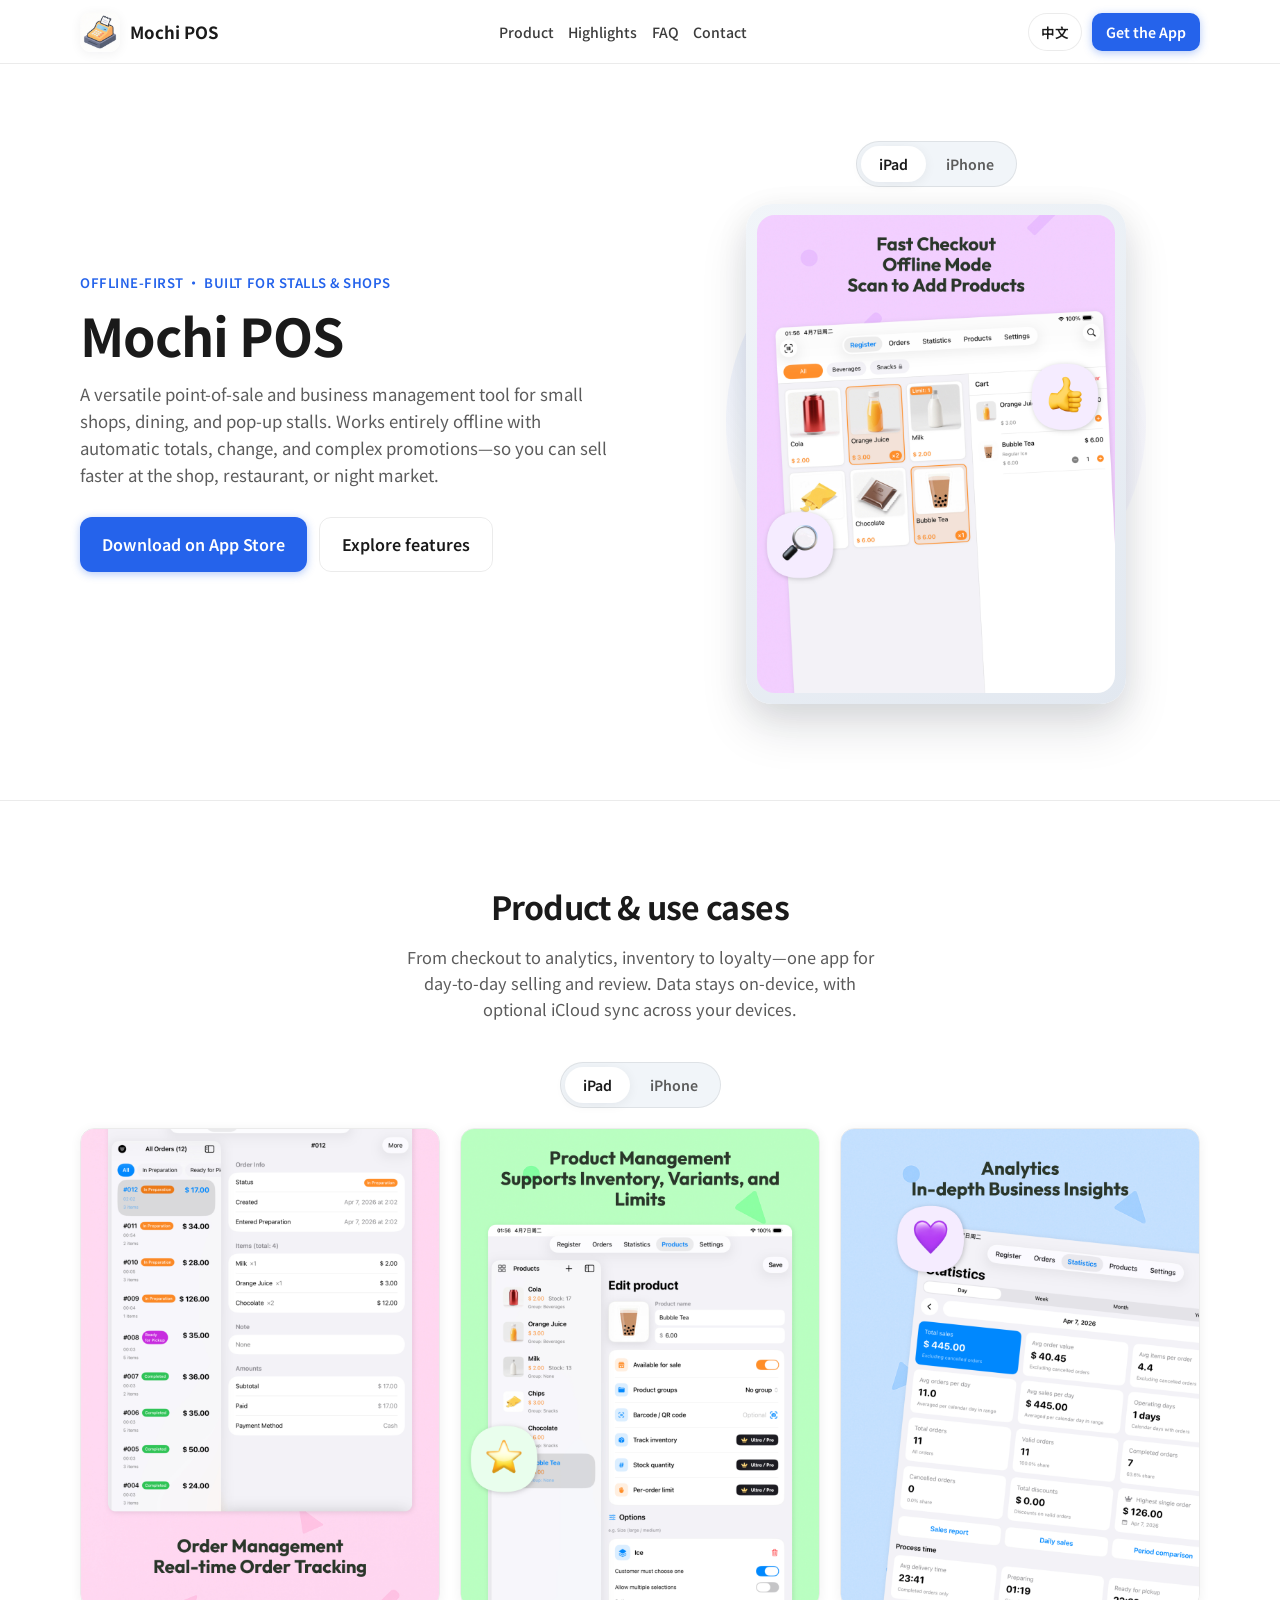
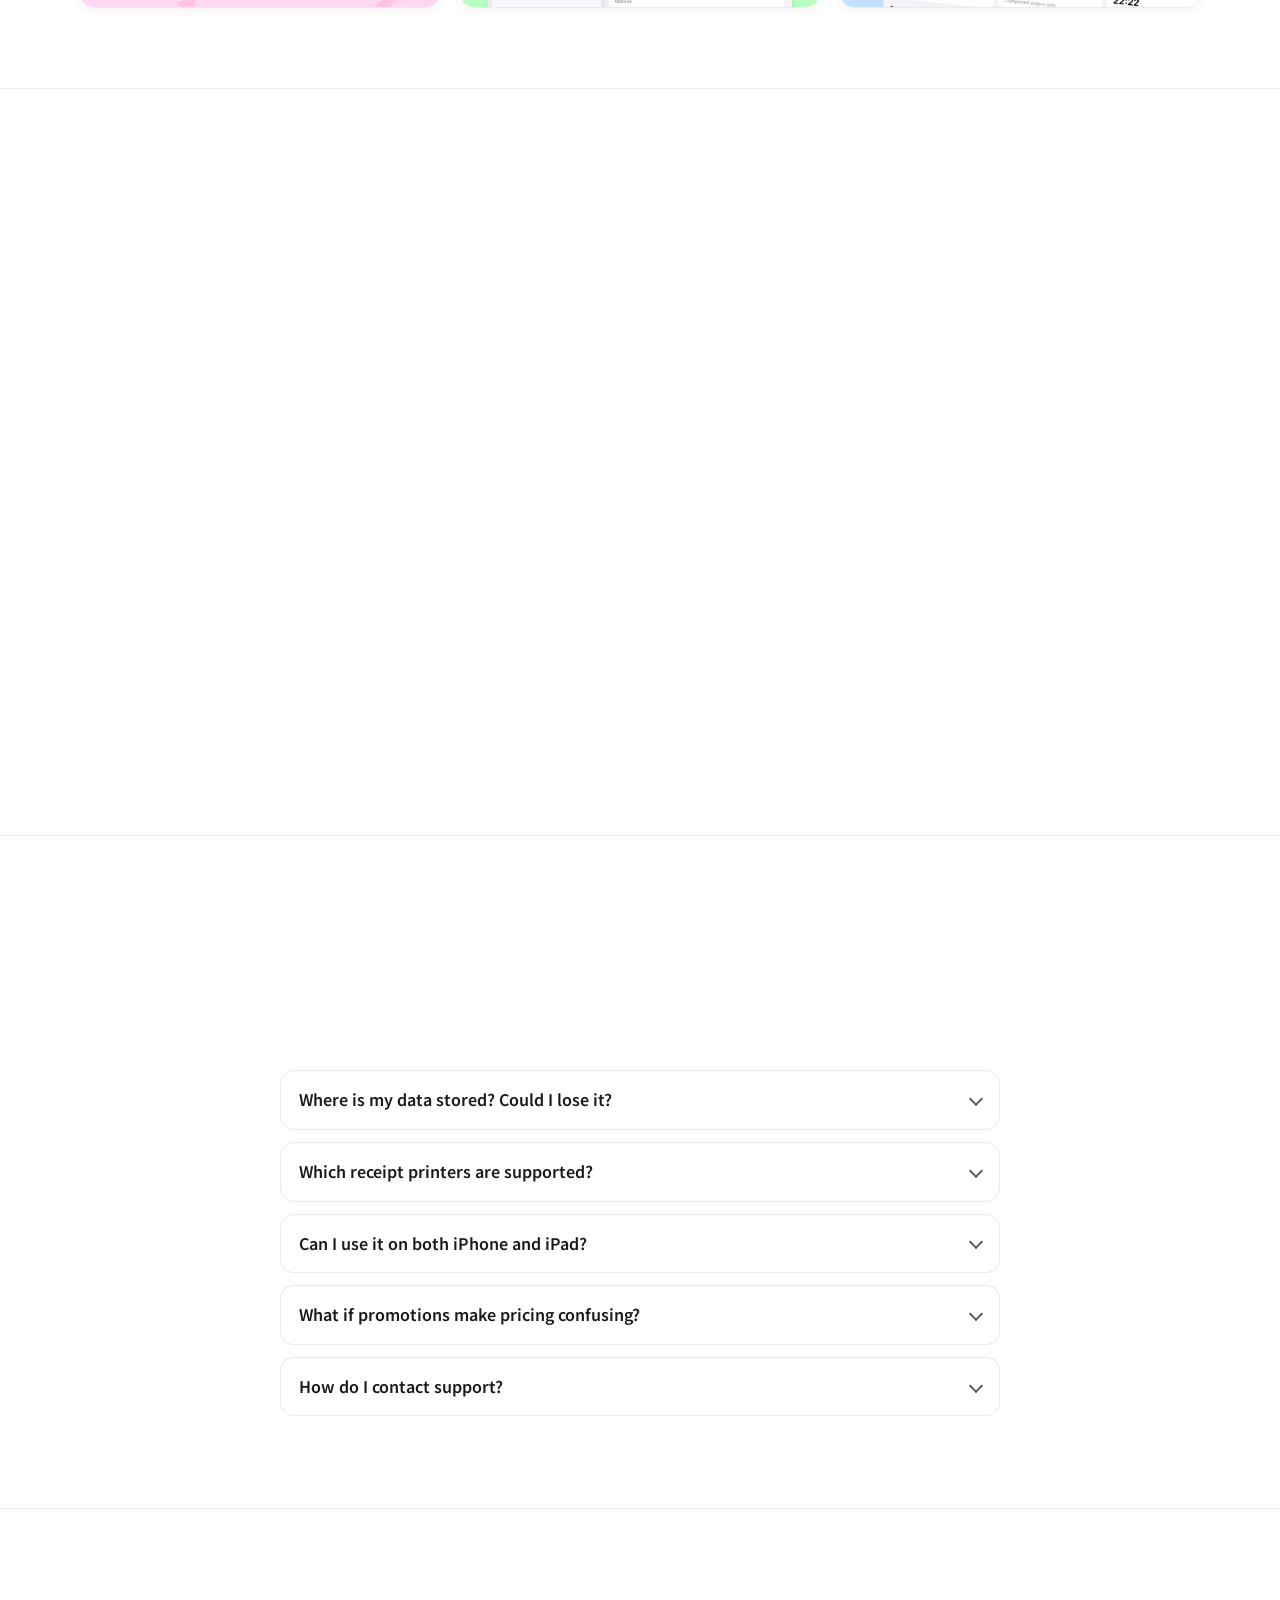
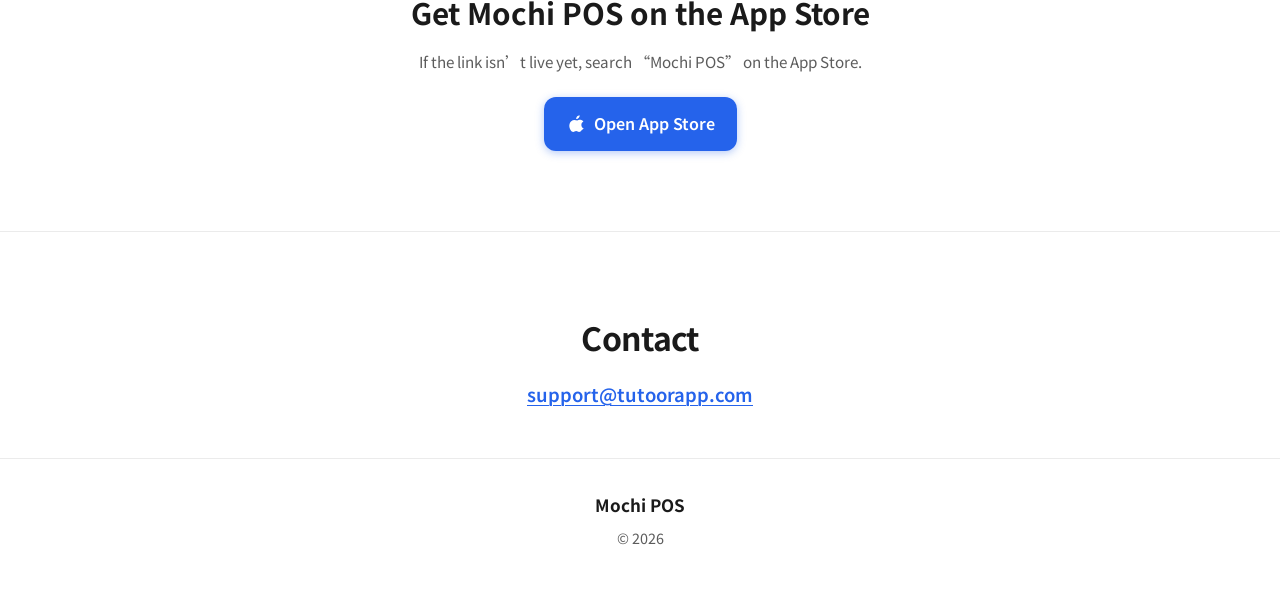
==== index.html @ 3891dd11 "Add files via upload" ====
<!DOCTYPE html>
<html lang="zh-CN" class="lang-zh">
<head>
  <meta charset="UTF-8" />
  <meta name="viewport" content="width=device-width, initial-scale=1" />
  <meta name="description" id="metaDesc" content="摆摊记账是面向零售、餐饮与摊位的离线收银与经营管理工具。" />
  <title>摆摊记账</title>
  <link rel="preconnect" href="https://fonts.googleapis.com" />
  <link rel="preconnect" href="https://fonts.gstatic.com" crossorigin />
  <link href="https://fonts.googleapis.com/css2?family=DM+Sans:ital,opsz,wght@0,9..40,400;0,9..40,500;0,9..40,600;0,9..40,700;1,9..40,400&family=Noto+Sans+SC:wght@400;500;600;700&display=swap" rel="stylesheet" />
  <link rel="stylesheet" href="styles.css" />
  <link rel="icon" href="icon.webp" type="image/webp" />
</head>
<body>
  <header class="site-header">
    <div class="wrap header-inner">
      <a class="brand" href="#top">
        <img src="icon.webp" alt="" class="brand-icon" width="40" height="40" />
        <span class="brand-text">
          <span data-lang="zh">摆摊记账</span>
          <span data-lang="en">Mochi POS</span>
        </span>
      </a>
      <nav class="nav" aria-label="主导航">
        <a href="#intro" data-lang="zh">产品介绍</a>
        <a href="#intro" data-lang="en">Product</a>
        <a href="#highlights" data-lang="zh">核心亮点</a>
        <a href="#highlights" data-lang="en">Highlights</a>
        <a href="#faq" data-lang="zh">常见问题</a>
        <a href="#faq" data-lang="en">FAQ</a>
        <a href="#contact" data-lang="zh">联系</a>
        <a href="#contact" data-lang="en">Contact</a>
      </nav>
      <div class="header-actions">
        <button type="button" class="lang-toggle" id="langToggle" aria-label="切换语言">
          <span data-lang="zh">EN</span>
          <span data-lang="en">中文</span>
        </button>
        <a class="btn btn-primary header-cta" href="#download" data-lang="zh">下载 App</a>
        <a class="btn btn-primary header-cta" href="#download" data-lang="en">Get the App</a>
      </div>
    </div>
  </header>

  <main id="top">
    <section class="hero">
      <div class="wrap hero-grid">
        <div class="hero-copy reveal">
          <p class="eyebrow" data-lang="zh">离线优先 · 专为摊位与门店</p>
          <p class="eyebrow" data-lang="en">Offline-first · Built for stalls & shops</p>
          <h1 class="hero-title">
            <span data-lang="zh">摆摊记账</span>
            <span data-lang="en">Mochi POS</span>
          </h1>
          <p class="hero-lead" data-lang="zh">
            专为零售、餐饮及各类摊位设计的收银和经营管理工具。无需联网，即可自动计算总价与找零，支持满减、买赠等多种促销规则。无论是零售小店、繁忙餐厅，还是夜市与展会，都能带来丝滑、高效的收银体验。
          </p>
          <p class="hero-lead" data-lang="en">
            A versatile point-of-sale and business management tool for small shops, dining, and pop-up stalls. Works entirely offline with automatic totals, change, and complex promotions—so you can sell faster at the shop, restaurant, or night market.
          </p>
          <div class="hero-ctas">
            <a class="btn btn-primary btn-lg pulse-soft" href="#download" data-lang="zh">App Store 下载</a>
            <a class="btn btn-primary btn-lg pulse-soft" href="#download" data-lang="en">Download on App Store</a>
            <a class="btn btn-ghost btn-lg" href="#intro" data-lang="zh">了解功能</a>
            <a class="btn btn-ghost btn-lg" href="#intro" data-lang="en">Explore features</a>
          </div>
        </div>
        <div class="hero-visual reveal is-ipad" id="heroVisual" data-delay="120">
          <div class="device-switch" role="group" aria-label="预览设备">
            <button type="button" class="device-btn is-active" data-device="ipad" aria-pressed="true">
              <span data-lang="zh">iPad</span>
              <span data-lang="en">iPad</span>
            </button>
            <button type="button" class="device-btn" data-device="iphone" aria-pressed="false">
              <span data-lang="zh">iPhone</span>
              <span data-lang="en">iPhone</span>
            </button>
          </div>
          <div class="device-frame">
            <img
              id="heroShot"
              src="images/Chinesesim/iPad  13/01.jpg"
              alt=""
              class="device-screen"
            />
          </div>
          <div class="hero-orbit" aria-hidden="true"></div>
        </div>
      </div>
    </section>

    <section id="intro" class="section">
      <div class="wrap">
        <h2 class="section-title reveal" data-lang="zh">产品与场景</h2>
        <h2 class="section-title reveal" data-lang="en">Product &amp; use cases</h2>
        <p class="section-lead reveal" data-lang="zh">
          从点选结算到经营分析，从商品库到会员与促销，一套 App 覆盖日常售卖与复盘；数据保存在本机，并可选用 iCloud 在多设备间同步备份。
        </p>
        <p class="section-lead reveal" data-lang="en">
          From checkout to analytics, inventory to loyalty—one app for day-to-day selling and review. Data stays on-device, with optional iCloud sync across your devices.
        </p>
        <div class="intro-device-wrap reveal">
          <div class="device-switch device-switch--intro" role="group" aria-label="预览设备">
            <button type="button" class="device-btn is-active" data-device="ipad" aria-pressed="true">
              <span data-lang="zh">iPad</span>
              <span data-lang="en">iPad</span>
            </button>
            <button type="button" class="device-btn" data-device="iphone" aria-pressed="false">
              <span data-lang="zh">iPhone</span>
              <span data-lang="en">iPhone</span>
            </button>
          </div>
        </div>
        <div class="shots-row reveal is-ipad" id="introShots">
          <figure class="shot-card">
            <img src="images/Chinesesim/iPad  13/02.jpg" alt="" class="shot-img" data-file="02" />
          </figure>
          <figure class="shot-card">
            <img src="images/Chinesesim/iPad  13/03.jpg" alt="" class="shot-img" data-file="03" />
          </figure>
          <figure class="shot-card">
            <img src="images/Chinesesim/iPad  13/04.jpg" alt="" class="shot-img" data-file="04" />
          </figure>
        </div>
      </div>
    </section>

    <section id="highlights" class="section section-tight">
      <div class="wrap">
        <h2 class="section-title reveal" data-lang="zh">核心亮点</h2>
        <h2 class="section-title reveal" data-lang="en">Core highlights</h2>
        <ul class="highlight-grid">
          <li class="highlight-card reveal">
            <span class="hi-icon" aria-hidden="true">⚡</span>
            <h3 data-lang="zh">极简收银</h3>
            <h3 data-lang="en">Minimalist checkout</h3>
            <p data-lang="zh">点选、扫码、多规格自动计价，极速收银，告别排队。</p>
            <p data-lang="en">Tap-to-select, barcode scanning, and automatic pricing for variations—faster lines.</p>
          </li>
          <li class="highlight-card reveal">
            <span class="hi-icon" aria-hidden="true">📊</span>
            <h3 data-lang="zh">经营看板</h3>
            <h3 data-lang="en">Business insights</h3>
            <p data-lang="zh">内置强大的统计报表，深度洞察销售趋势。</p>
            <p data-lang="en">Built-in analytics and reports for deep sales trends.</p>
          </li>
          <li class="highlight-card reveal">
            <span class="hi-icon" aria-hidden="true">🖨</span>
            <h3 data-lang="zh">小票打印</h3>
            <h3 data-lang="en">Receipt printing</h3>
            <p data-lang="zh">蓝牙小票机打印，支持自定义小票样式。</p>
            <p data-lang="en">Bluetooth printers with customizable receipt layouts.</p>
          </li>
          <li class="highlight-card reveal">
            <span class="hi-icon" aria-hidden="true">🔒</span>
            <h3 data-lang="zh">隐私安全</h3>
            <h3 data-lang="en">Privacy &amp; security</h3>
            <p data-lang="zh">数据离线保存，无需注册登录；支持 iCloud 备份与多设备同步。</p>
            <p data-lang="en">Offline data, no login required; iCloud backup &amp; multi-device sync.</p>
          </li>
          <li class="highlight-card reveal">
            <span class="hi-icon" aria-hidden="true">📦</span>
            <h3 data-lang="zh">商品管理</h3>
            <h3 data-lang="en">Product management</h3>
            <p data-lang="zh">分组、条码、多规格；库存管理与批量导入，录入更高效。</p>
            <p data-lang="en">Categories, barcodes, variants; inventory &amp; bulk import.</p>
          </li>
          <li class="highlight-card reveal">
            <span class="hi-icon" aria-hidden="true">🏷</span>
            <h3 data-lang="zh">促销活动</h3>
            <h3 data-lang="en">Promotions</h3>
            <p data-lang="zh">满减、打折等多种规则，系统自动计算优惠价。</p>
            <p data-lang="en">Flat discounts, percentages, tiers—calculated at checkout.</p>
          </li>
          <li class="highlight-card reveal">
            <span class="hi-icon" aria-hidden="true">％</span>
            <h3 data-lang="zh">税率设置</h3>
            <h3 data-lang="en">Tax configuration</h3>
            <p data-lang="zh">全局税率与单品税率，适配不同行业与地区。</p>
            <p data-lang="en">Global or item-specific tax rates for regional compliance.</p>
          </li>
          <li class="highlight-card reveal">
            <span class="hi-icon" aria-hidden="true">⬇</span>
            <h3 data-lang="zh">数据导出</h3>
            <h3 data-lang="en">Data export</h3>
            <p data-lang="zh">导出 CSV，财务对账更轻松。</p>
            <p data-lang="en">Export to CSV for auditing and bookkeeping.</p>
          </li>
          <li class="highlight-card reveal">
            <span class="hi-icon" aria-hidden="true">👤</span>
            <h3 data-lang="zh">客户管理</h3>
            <h3 data-lang="en">Customer management</h3>
            <p data-lang="zh">客户档案、会员等级与积分规则自定义。</p>
            <p data-lang="en">Profiles, membership tiers, and loyalty point rules.</p>
          </li>
        </ul>
      </div>
    </section>

    <section id="faq" class="section">
      <div class="wrap narrow">
        <h2 class="section-title reveal" data-lang="zh">常见问题</h2>
        <h2 class="section-title reveal" data-lang="en">FAQ</h2>
        <div class="faq-list">
          <details class="faq-item reveal">
            <summary>
              <span data-lang="zh">必须联网才能收银吗？</span>
              <span data-lang="en">Do I need the internet to check out?</span>
              <span class="faq-chevron" aria-hidden="true"></span>
            </summary>
            <div class="faq-body">
              <p data-lang="zh">不需要。核心收银、计价、找零与促销计算均可在完全离线下完成，适合网络不稳定或户外的摊位与门店。</p>
              <p data-lang="en">No. Core checkout, pricing, change, and promotions work fully offline—ideal for stalls and weak connectivity.</p>
            </div>
          </details>
          <details class="faq-item reveal">
            <summary>
              <span data-lang="zh">我的数据存储在哪里？会丢失吗？</span>
              <span data-lang="en">Where is my data stored? Could I lose it?</span>
              <span class="faq-chevron" aria-hidden="true"></span>
            </summary>
            <div class="faq-body">
              <p data-lang="zh">数据默认保存在本机。建议开启 iCloud 备份以便换机或多设备同步；仍请定期导出 CSV 作为额外备份，尤其在重要大促前。</p>
              <p data-lang="en">Data stays on your device by default. Enable iCloud backup for new devices and sync; exporting CSV regularly adds an extra safety net.</p>
            </div>
          </details>
          <details class="faq-item reveal">
            <summary>
              <span data-lang="zh">支持哪些小票打印机？</span>
              <span data-lang="en">Which receipt printers are supported?</span>
              <span class="faq-chevron" aria-hidden="true"></span>
            </summary>
            <div class="faq-body">
              <p data-lang="zh">支持通过蓝牙连接的常见热敏小票机（具体型号以 App 内说明与实测为准）。小票版式可在应用内自定义。</p>
              <p data-lang="en">Common Bluetooth thermal receipt printers are supported (see in-app guidance). Layouts are customizable inside the app.</p>
            </div>
          </details>
          <details class="faq-item reveal">
            <summary>
              <span data-lang="zh">可以在 iPhone 和 iPad 上同时使用吗？</span>
              <span data-lang="en">Can I use it on both iPhone and iPad?</span>
              <span class="faq-chevron" aria-hidden="true"></span>
            </summary>
            <div class="faq-body">
              <p data-lang="zh">可以。搭配同一 Apple ID 的 iCloud 能力，可在多设备间同步与备份（以系统与 App 实际选项为准）。</p>
              <p data-lang="en">Yes. With the same Apple ID, iCloud can sync and back up across devices (per system and in-app settings).</p>
            </div>
          </details>
          <details class="faq-item reveal">
            <summary>
              <span data-lang="zh">促销规则复杂时，价格算错怎么办？</span>
              <span data-lang="en">What if promotions make pricing confusing?</span>
              <span class="faq-chevron" aria-hidden="true"></span>
            </summary>
            <div class="faq-body">
              <p data-lang="zh">结账界面会按您配置的规则自动汇总优惠；建议在正式营业前用测试订单走一遍流程，并善用导出记录与报表核对。</p>
              <p data-lang="en">The cart applies your configured rules automatically. Run test orders before going live, then verify with exports and reports.</p>
            </div>
          </details>
          <details class="faq-item reveal">
            <summary>
              <span data-lang="zh">如何联系官方支持？</span>
              <span data-lang="en">How do I contact support?</span>
              <span class="faq-chevron" aria-hidden="true"></span>
            </summary>
            <div class="faq-body">
              <p data-lang="zh">请发送邮件至 <a href="mailto:support@tutoorapp.com">support@tutoorapp.com</a>，我们会尽快回复。</p>
              <p data-lang="en">Email <a href="mailto:support@tutoorapp.com">support@tutoorapp.com</a> and we’ll get back to you as soon as we can.</p>
            </div>
          </details>
        </div>
      </div>
    </section>

    <section id="download" class="section section-cta">
      <div class="wrap cta-inner reveal">
        <h2 data-lang="zh">在 App Store 获取摆摊记账</h2>
        <h2 data-lang="en">Get Mochi POS on the App Store</h2>
        <p class="cta-note" data-lang="zh">若链接暂未上架，请稍后在 App Store 搜索「摆摊记账」。</p>
        <p class="cta-note" data-lang="en">If the link isn’t live yet, search “Mochi POS” on the App Store.</p>
        <a class="btn btn-primary btn-lg app-store-badge" href="https://apps.apple.com/" target="_blank" rel="noopener noreferrer">
          <svg width="20" height="20" viewBox="0 0 24 24" fill="currentColor" aria-hidden="true"><path d="M18.71 19.5c-.83 1.24-1.71 1.98-3.03 1.98-1.29 0-1.88-1.16-3.5-1.16-1.64 0-2.22 1.16-3.5 1.16-1.32 0-2.22-.74-3.05-1.98-2.45-3.66-2.05-8.47.68-10.85 1.11-.96 2.45-1.53 3.73-1.53 1.33 0 2.44.64 3.44.64 1.01 0 2.05-.78 3.28-.78.58.01 2.72.31 4.15 2.02-3.57 1.96-2.99 6.85.42 8.5zM15.37 4.5c.64-.82 1.09-1.99 0.97-3.15-1.06.06-2.33.75-3.03 1.6-.65.76-1.2 1.98-1.04 3.1 1.16.05 2.32-.74 3.1-1.55z"/></svg>
          <span data-lang="zh">前往 App Store</span>
          <span data-lang="en">Open App Store</span>
        </a>
      </div>
    </section>

    <section id="contact" class="section section-footer-contact">
      <div class="wrap narrow reveal">
        <h2 class="section-title" data-lang="zh">联系我们</h2>
        <h2 class="section-title" data-lang="en">Contact</h2>
        <p>
          <a class="mailto" href="mailto:support@tutoorapp.com">support@tutoorapp.com</a>
        </p>
      </div>
    </section>
  </main>

  <footer class="site-footer">
    <div class="wrap footer-inner">
      <p class="footer-brand">
        <span data-lang="zh">摆摊记账</span>
        <span data-lang="en">Mochi POS</span>
      </p>
      <p class="muted">&copy; <span id="year"></span></p>
    </div>
  </footer>

  <script src="script.js"></script>
</body>
</html>
---- styles.css ----
:root {
  --bg: #ffffff;
  --text: #1a1a1a;
  --text-muted: #5c5c5c;
  --accent: #2563eb;
  --accent-hover: #1d4ed8;
  --border: rgba(0, 0, 0, 0.08);
  --shadow: 0 8px 32px rgba(15, 23, 42, 0.08);
  --shadow-sm: 0 2px 12px rgba(15, 23, 42, 0.06);
  --radius: 14px;
  --header-h: 64px;
  --ease-out: cubic-bezier(0.22, 1, 0.36, 1);
}

*,
*::before,
*::after {
  box-sizing: border-box;
}

html {
  scroll-behavior: smooth;
}

@media (prefers-reduced-motion: reduce) {
  html {
    scroll-behavior: auto;
  }
  .reveal,
  .pulse-soft,
  .hero-orbit {
    animation: none !important;
    transition: none !important;
    opacity: 1 !important;
    transform: none !important;
  }
}

body {
  margin: 0;
  font-family: "Noto Sans SC", "DM Sans", system-ui, -apple-system, sans-serif;
  font-size: 17px;
  line-height: 1.6;
  color: var(--text);
  background: var(--bg);
  padding-top: var(--header-h);
}

img {
  max-width: 100%;
  height: auto;
  display: block;
}

a {
  color: var(--accent);
  text-decoration-thickness: 1px;
  text-underline-offset: 3px;
}

.wrap {
  width: min(1120px, 100% - 40px);
  margin-inline: auto;
}

.narrow {
  width: min(720px, 100% - 40px);
  margin-inline: auto;
}

/* Language visibility */
html.lang-en [data-lang="zh"],
html.lang-zh [data-lang="en"] {
  display: none !important;
}

.site-header {
  position: fixed;
  top: 0;
  left: 0;
  right: 0;
  z-index: 100;
  height: var(--header-h);
  background: rgba(255, 255, 255, 0.86);
  backdrop-filter: blur(12px);
  -webkit-backdrop-filter: blur(12px);
  border-bottom: 1px solid var(--border);
  animation: header-in 0.6s var(--ease-out) both;
}

@keyframes header-in {
  from {
    opacity: 0;
    transform: translateY(-8px);
  }
  to {
    opacity: 1;
    transform: translateY(0);
  }
}

.header-inner {
  height: var(--header-h);
  display: flex;
  align-items: center;
  justify-content: space-between;
  gap: 1rem;
}

.brand {
  display: flex;
  align-items: center;
  gap: 10px;
  color: inherit;
  text-decoration: none;
  font-weight: 700;
  font-size: 1.05rem;
}

.brand-icon {
  border-radius: 11px;
  box-shadow: var(--shadow-sm);
}

.nav {
  display: none;
  align-items: center;
  gap: 1.25rem;
}

.nav a {
  color: var(--text);
  text-decoration: none;
  font-size: 0.92rem;
  font-weight: 500;
  opacity: 0.85;
  transition: opacity 0.2s, color 0.2s;
}

.nav a:hover {
  opacity: 1;
  color: var(--accent);
}

.header-actions {
  display: flex;
  align-items: center;
  gap: 10px;
}

.lang-toggle {
  font-family: inherit;
  font-size: 0.85rem;
  font-weight: 600;
  padding: 8px 12px;
  border: 1px solid var(--border);
  border-radius: 999px;
  background: #fff;
  cursor: pointer;
  color: var(--text);
  transition: background 0.2s, border-color 0.2s, transform 0.15s;
}

.lang-toggle:hover {
  background: #f8fafc;
  border-color: rgba(37, 99, 235, 0.25);
}

.lang-toggle:active {
  transform: scale(0.97);
}

.btn {
  display: inline-flex;
  align-items: center;
  justify-content: center;
  gap: 8px;
  font-family: inherit;
  font-weight: 600;
  font-size: 0.95rem;
  padding: 10px 18px;
  border-radius: 10px;
  border: none;
  cursor: pointer;
  text-decoration: none;
  transition: background 0.2s, color 0.2s, box-shadow 0.2s, transform 0.15s;
}

.btn-primary {
  background: var(--accent);
  color: #fff !important;
  text-decoration: none;
  box-shadow: 0 2px 8px rgba(37, 99, 235, 0.35);
}

.btn-primary:hover {
  background: var(--accent-hover);
  box-shadow: 0 4px 16px rgba(37, 99, 235, 0.4);
}

.btn-primary:active {
  transform: translateY(1px);
}

.btn-ghost {
  background: transparent;
  color: var(--text) !important;
  border: 1px solid var(--border);
}

.btn-ghost:hover {
  background: #f8fafc;
  border-color: rgba(0, 0, 0, 0.12);
}

.btn-lg {
  padding: 14px 22px;
  font-size: 1rem;
  border-radius: 12px;
}

.header-cta {
  display: none;
  font-size: 0.88rem;
  padding: 8px 14px;
}

.hero {
  padding: clamp(2.5rem, 6vw, 5rem) 0 clamp(3rem, 8vw, 6rem);
  background: var(--bg);
}

.hero-grid {
  display: grid;
  gap: clamp(2rem, 5vw, 4rem);
  align-items: center;
}

@media (min-width: 768px) {
  .hero-grid {
    grid-template-columns: 1fr 1fr;
  }
  .nav {
    display: flex;
    gap: 0.9rem;
  }
  .nav a {
    font-size: 0.88rem;
  }
  .header-cta {
    display: inline-flex;
  }
}

.eyebrow {
  font-size: 0.82rem;
  font-weight: 600;
  letter-spacing: 0.04em;
  text-transform: uppercase;
  color: var(--accent);
  margin: 0 0 0.75rem;
}

.hero-title {
  font-size: clamp(2.25rem, 5vw, 3.25rem);
  font-weight: 700;
  line-height: 1.15;
  letter-spacing: -0.02em;
  margin: 0 0 1rem;
}

.hero-lead {
  margin: 0 0 1.75rem;
  color: var(--text-muted);
  font-size: 1.05rem;
  max-width: 34em;
}

.hero-ctas {
  display: flex;
  flex-wrap: wrap;
  gap: 12px;
}

.hero-visual {
  position: relative;
  display: flex;
  flex-direction: column;
  justify-content: center;
  align-items: center;
  min-height: 280px;
  isolation: isolate;
}

.intro-device-wrap {
  display: flex;
  justify-content: center;
  margin-bottom: 1.25rem;
}

.device-switch {
  display: inline-flex;
  margin-bottom: 1rem;
  padding: 4px;
  background: #f1f5f9;
  border-radius: 999px;
  border: 1px solid var(--border);
  gap: 2px;
}

.device-switch--intro {
  margin-bottom: 0;
}

.hero-visual .device-switch {
  margin-bottom: 1.1rem;
}

.device-btn {
  font-family: inherit;
  font-size: 0.88rem;
  font-weight: 600;
  padding: 8px 18px;
  border: none;
  border-radius: 999px;
  background: transparent;
  color: var(--text-muted);
  cursor: pointer;
  transition: background 0.2s, color 0.2s, box-shadow 0.2s;
}

.device-btn:hover {
  color: var(--text);
}

.device-btn.is-active {
  background: #fff;
  color: var(--text);
  box-shadow: var(--shadow-sm);
}

.hero-orbit {
  position: absolute;
  width: min(340px, 85vw);
  height: min(340px, 85vw);
  border-radius: 50%;
  background: radial-gradient(circle at 30% 30%, rgba(37, 99, 235, 0.12), transparent 55%),
    radial-gradient(circle at 70% 60%, rgba(99, 102, 241, 0.1), transparent 50%);
  animation: orbit-pulse 8s ease-in-out infinite;
  z-index: 0;
}

.hero-visual.is-ipad .hero-orbit {
  width: min(420px, 92vw);
  height: min(420px, 92vw);
}

@keyframes orbit-pulse {
  0%,
  100% {
    transform: scale(1);
    opacity: 1;
  }
  50% {
    transform: scale(1.06);
    opacity: 0.85;
  }
}

.device-frame {
  position: relative;
  z-index: 1;
  width: min(260px, 72vw);
  border-radius: 36px;
  padding: 10px;
  background: linear-gradient(145deg, #f1f5f9 0%, #e2e8f0 100%);
  box-shadow: var(--shadow), 0 24px 48px rgba(15, 23, 42, 0.12);
}

.hero-visual.is-ipad .device-frame {
  width: min(380px, 92vw);
  border-radius: 26px;
  padding: 11px;
}

.device-screen {
  border-radius: 28px;
  width: 100%;
  aspect-ratio: 9 / 19.5;
  object-fit: cover;
  background: #fff;
}

.hero-visual.is-ipad .device-screen {
  border-radius: 18px;
  aspect-ratio: 3 / 4;
}

.pulse-soft {
  animation: pulse-glow 3.5s ease-in-out infinite;
}

@keyframes pulse-glow {
  0%,
  100% {
    box-shadow: 0 2px 8px rgba(37, 99, 235, 0.35);
  }
  50% {
    box-shadow: 0 4px 20px rgba(37, 99, 235, 0.5);
  }
}

.section {
  padding: clamp(3rem, 7vw, 5rem) 0;
  background: var(--bg);
  border-top: 1px solid var(--border);
}

.section-tight {
  padding-top: clamp(2.5rem, 5vw, 4rem);
}

.section-title {
  font-size: clamp(1.65rem, 3.5vw, 2rem);
  font-weight: 700;
  letter-spacing: -0.02em;
  margin: 0 0 0.75rem;
  text-align: center;
}

.section-lead {
  text-align: center;
  color: var(--text-muted);
  max-width: 52ch;
  margin: 0 auto 2.5rem;
  font-size: 1.02rem;
}

.shots-row {
  display: grid;
  grid-template-columns: repeat(3, 1fr);
  gap: clamp(12px, 2vw, 20px);
}

@media (max-width: 700px) {
  .shots-row {
    grid-template-columns: 1fr;
    max-width: 280px;
    margin-inline: auto;
  }
}

.shot-card {
  margin: 0;
  border-radius: var(--radius);
  overflow: hidden;
  box-shadow: var(--shadow-sm);
  border: 1px solid var(--border);
  transition: transform 0.35s var(--ease-out), box-shadow 0.35s var(--ease-out);
}

.shot-card:hover {
  transform: translateY(-6px) scale(1.01);
  box-shadow: var(--shadow);
}

.shot-img {
  width: 100%;
  aspect-ratio: 9 / 19.5;
  object-fit: cover;
}

.shots-row.is-ipad .shot-img {
  aspect-ratio: 3 / 4;
}

.highlight-grid {
  list-style: none;
  padding: 0;
  margin: 2rem 0 0;
  display: grid;
  gap: 16px;
  grid-template-columns: 1fr;
}

@media (min-width: 600px) {
  .highlight-grid {
    grid-template-columns: repeat(2, 1fr);
  }
}

@media (min-width: 960px) {
  .highlight-grid {
    grid-template-columns: repeat(3, 1fr);
  }
}

.highlight-card {
  margin: 0;
  padding: 1.35rem 1.25rem;
  border-radius: var(--radius);
  border: 1px solid var(--border);
  background: #fff;
  box-shadow: 0 1px 0 rgba(0, 0, 0, 0.04);
  transition: border-color 0.25s, box-shadow 0.35s, transform 0.35s var(--ease-out);
}

.highlight-card:hover {
  border-color: rgba(37, 99, 235, 0.2);
  box-shadow: var(--shadow-sm);
  transform: translateY(-4px);
}

.hi-icon {
  display: block;
  font-size: 1.5rem;
  line-height: 1;
  margin-bottom: 0.6rem;
}

.highlight-card h3 {
  margin: 0 0 0.5rem;
  font-size: 1.05rem;
  font-weight: 600;
}

.highlight-card p {
  margin: 0;
  font-size: 0.95rem;
  color: var(--text-muted);
}

/* Reveal on scroll */
.reveal {
  opacity: 0;
  transform: translateY(18px);
  transition: opacity 0.65s var(--ease-out), transform 0.65s var(--ease-out);
}

.reveal.is-visible {
  opacity: 1;
  transform: translateY(0);
}

.reveal[data-delay="120"] {
  transition-delay: 0.12s;
}

/* FAQ */
.faq-list {
  margin-top: 2rem;
}

.faq-item {
  border: 1px solid var(--border);
  border-radius: var(--radius);
  background: #fff;
  margin-bottom: 12px;
  overflow: hidden;
  transition: box-shadow 0.3s;
}

.faq-item[open] {
  box-shadow: var(--shadow-sm);
}

.faq-item summary {
  list-style: none;
  cursor: pointer;
  padding: 1rem 1.15rem;
  padding-right: 2.75rem;
  font-weight: 600;
  font-size: 1rem;
  position: relative;
  user-select: none;
}

.faq-item summary::-webkit-details-marker {
  display: none;
}

.faq-chevron {
  position: absolute;
  right: 1.15rem;
  top: 50%;
  width: 10px;
  height: 10px;
  border-right: 2px solid var(--text-muted);
  border-bottom: 2px solid var(--text-muted);
  transform: translateY(-60%) rotate(45deg);
  transition: transform 0.3s var(--ease-out);
}

.faq-item[open] .faq-chevron {
  transform: translateY(-20%) rotate(-135deg);
}

.faq-body {
  padding: 0 1.15rem 1.15rem;
  color: var(--text-muted);
  font-size: 0.97rem;
  line-height: 1.65;
  animation: faq-open 0.35s var(--ease-out);
}

@keyframes faq-open {
  from {
    opacity: 0;
    transform: translateY(-6px);
  }
  to {
    opacity: 1;
    transform: translateY(0);
  }
}

.section-cta {
  text-align: center;
  border-top: 1px solid var(--border);
  background: #ffffff;
}

.cta-inner h2 {
  font-size: clamp(1.4rem, 3vw, 1.85rem);
  margin: 0 0 0.75rem;
  font-weight: 700;
}

.cta-note {
  color: var(--text-muted);
  margin: 0 0 1.5rem;
  font-size: 0.95rem;
}

.app-store-badge svg {
  flex-shrink: 0;
}

.section-footer-contact {
  text-align: center;
  padding-bottom: 2rem;
}

.mailto {
  font-size: 1.15rem;
  font-weight: 600;
}

.site-footer {
  padding: 2rem 0 2.5rem;
  border-top: 1px solid var(--border);
  background: #fff;
  text-align: center;
}

.footer-brand {
  font-weight: 700;
  margin: 0 0 0.5rem;
}

.muted {
  color: var(--text-muted);
  font-size: 0.9rem;
  margin: 0.35rem 0;
}
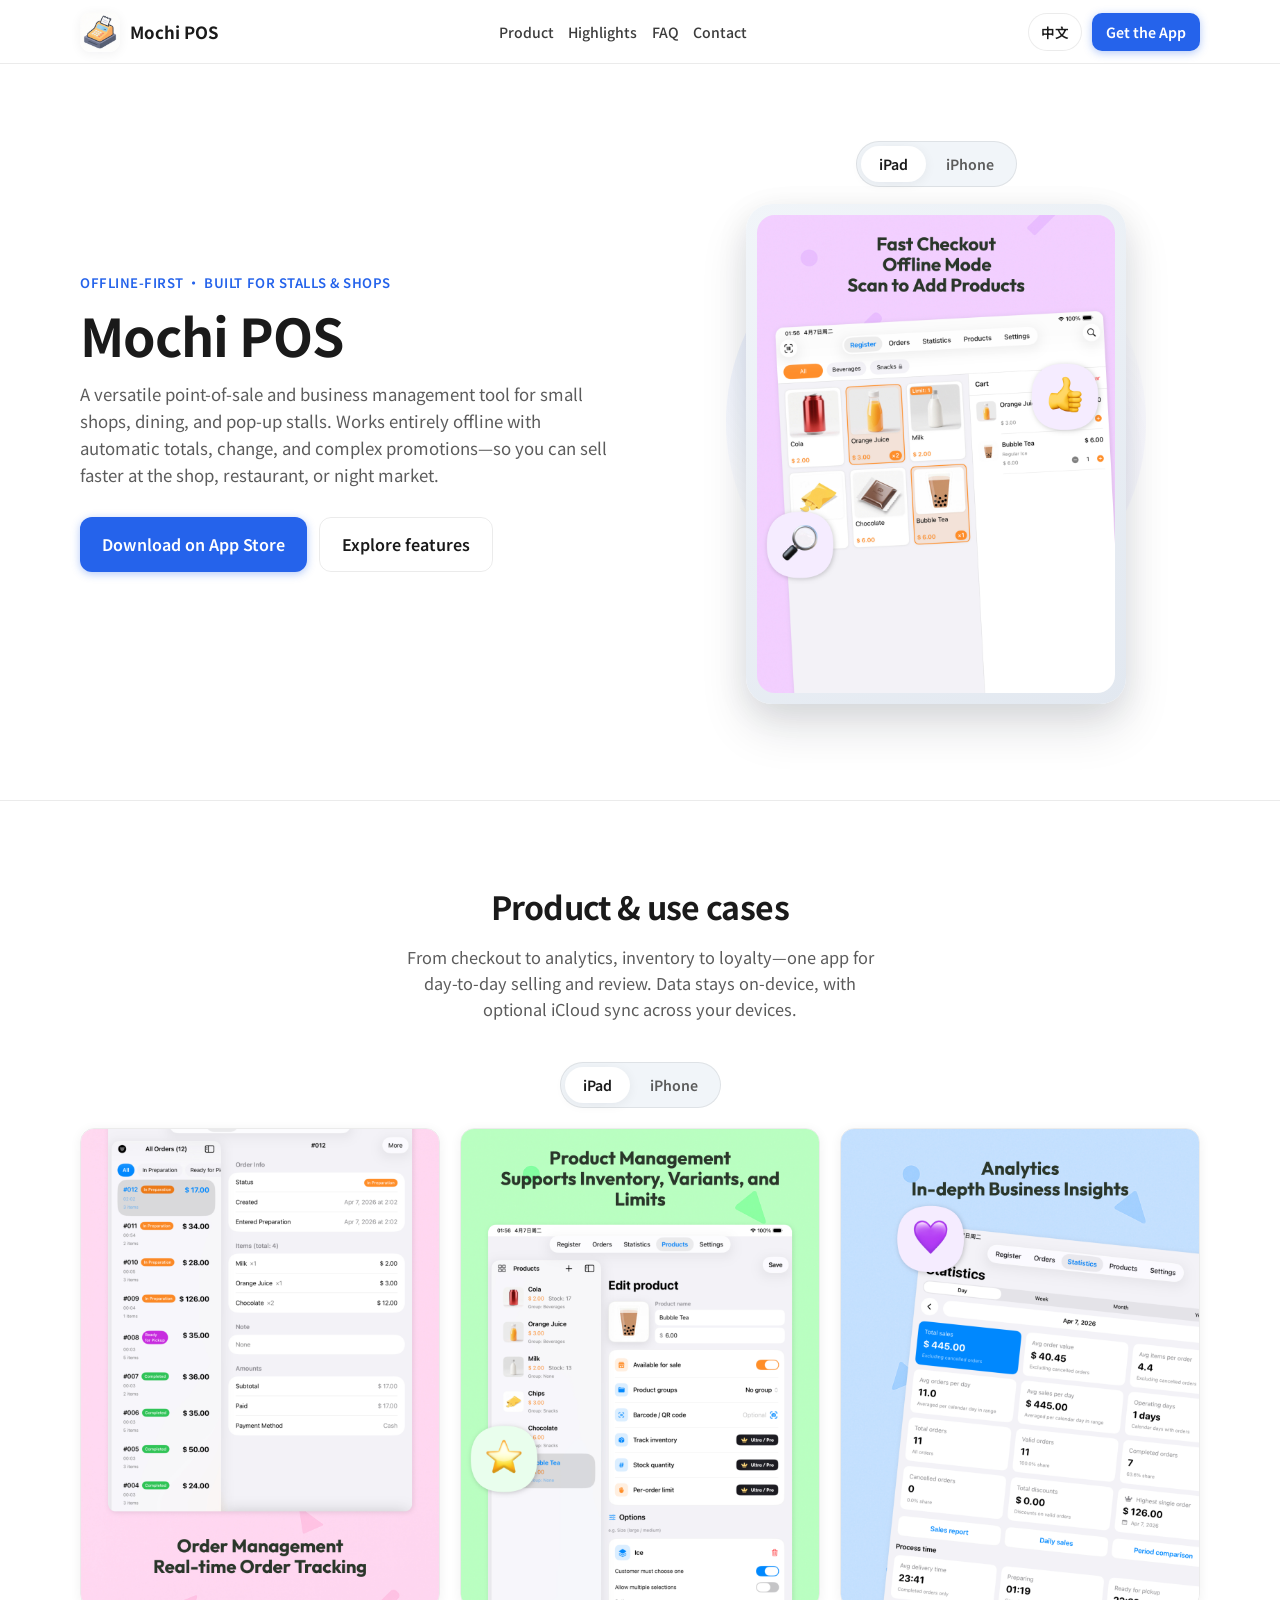
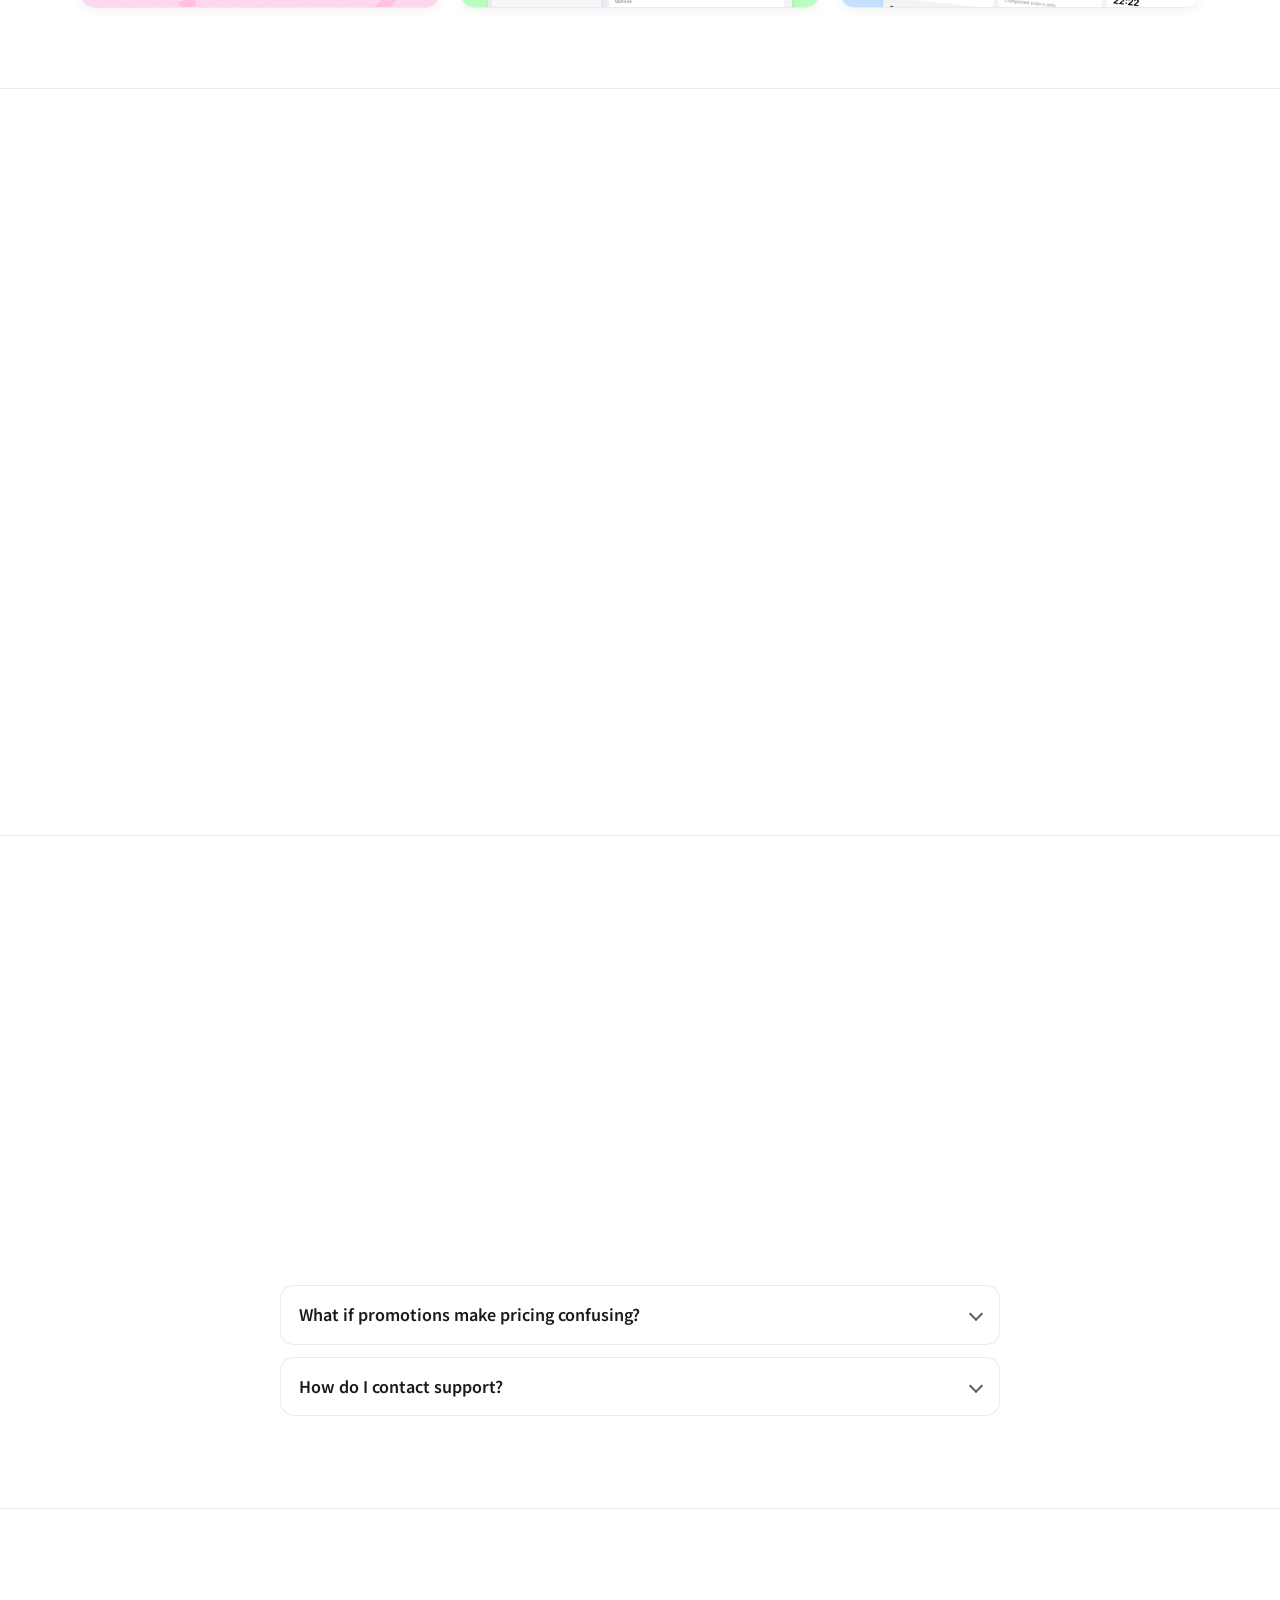
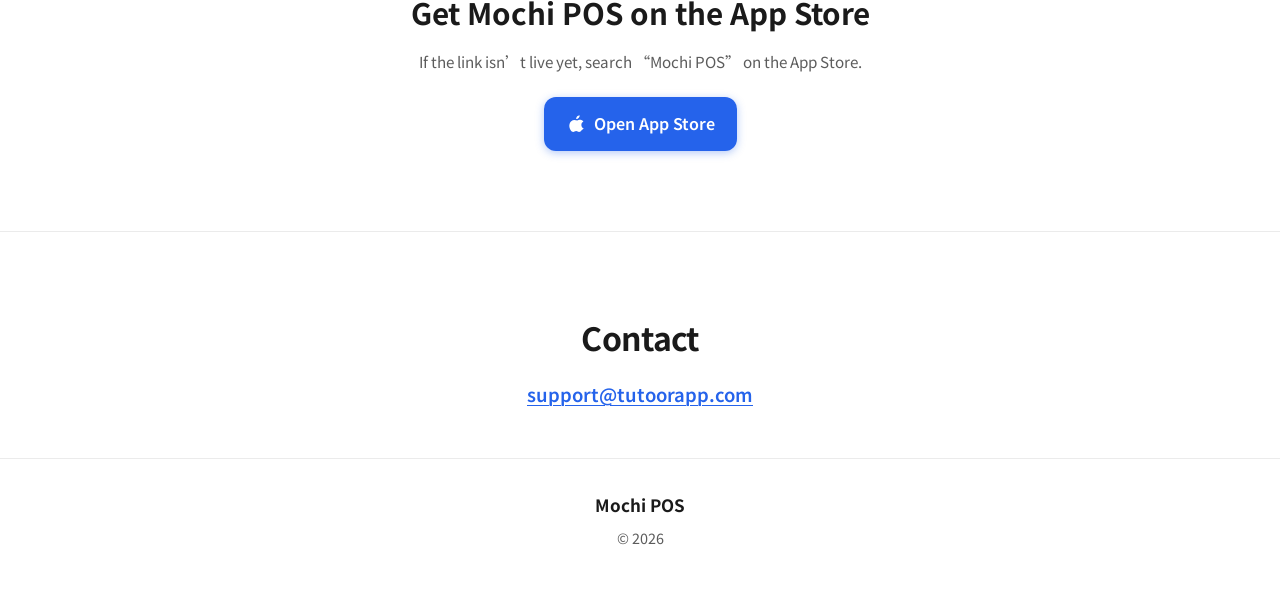
==== commit 3edf1783: "Add files via upload" ====
--- a/index.html
+++ b/index.html
@@ -1,10 +1,10 @@
 <!DOCTYPE html>
-<html lang="zh-CN" class="lang-zh">
+<html lang="en" class="lang-en">
 <head>
   <meta charset="UTF-8" />
   <meta name="viewport" content="width=device-width, initial-scale=1" />
-  <meta name="description" id="metaDesc" content="摆摊记账是面向零售、餐饮与摊位的离线收银与经营管理工具。" />
-  <title>摆摊记账</title>
+  <meta name="description" id="metaDesc" content="Mochi POS is an offline-first point-of-sale and business management app for shops, dining, and stalls." />
+  <title>Mochi POS</title>
   <link rel="preconnect" href="https://fonts.googleapis.com" />
   <link rel="preconnect" href="https://fonts.gstatic.com" crossorigin />
   <link href="https://fonts.googleapis.com/css2?family=DM+Sans:ital,opsz,wght@0,9..40,400;0,9..40,500;0,9..40,600;0,9..40,700;1,9..40,400&family=Noto+Sans+SC:wght@400;500;600;700&display=swap" rel="stylesheet" />
@@ -79,7 +79,7 @@
           <div class="device-frame">
             <img
               id="heroShot"
-              src="images/Chinesesim/iPad  13/01.jpg"
+              src="images/English/iPad  13/01.jpg"
               alt=""
               class="device-screen"
             />
@@ -113,13 +113,13 @@
         </div>
         <div class="shots-row reveal is-ipad" id="introShots">
           <figure class="shot-card">
-            <img src="images/Chinesesim/iPad  13/02.jpg" alt="" class="shot-img" data-file="02" />
+            <img src="images/English/iPad  13/02.jpg" alt="" class="shot-img" data-file="02" />
           </figure>
           <figure class="shot-card">
-            <img src="images/Chinesesim/iPad  13/03.jpg" alt="" class="shot-img" data-file="03" />
+            <img src="images/English/iPad  13/03.jpg" alt="" class="shot-img" data-file="03" />
           </figure>
           <figure class="shot-card">
-            <img src="images/Chinesesim/iPad  13/04.jpg" alt="" class="shot-img" data-file="04" />
+            <img src="images/English/iPad  13/04.jpg" alt="" class="shot-img" data-file="04" />
           </figure>
         </div>
       </div>
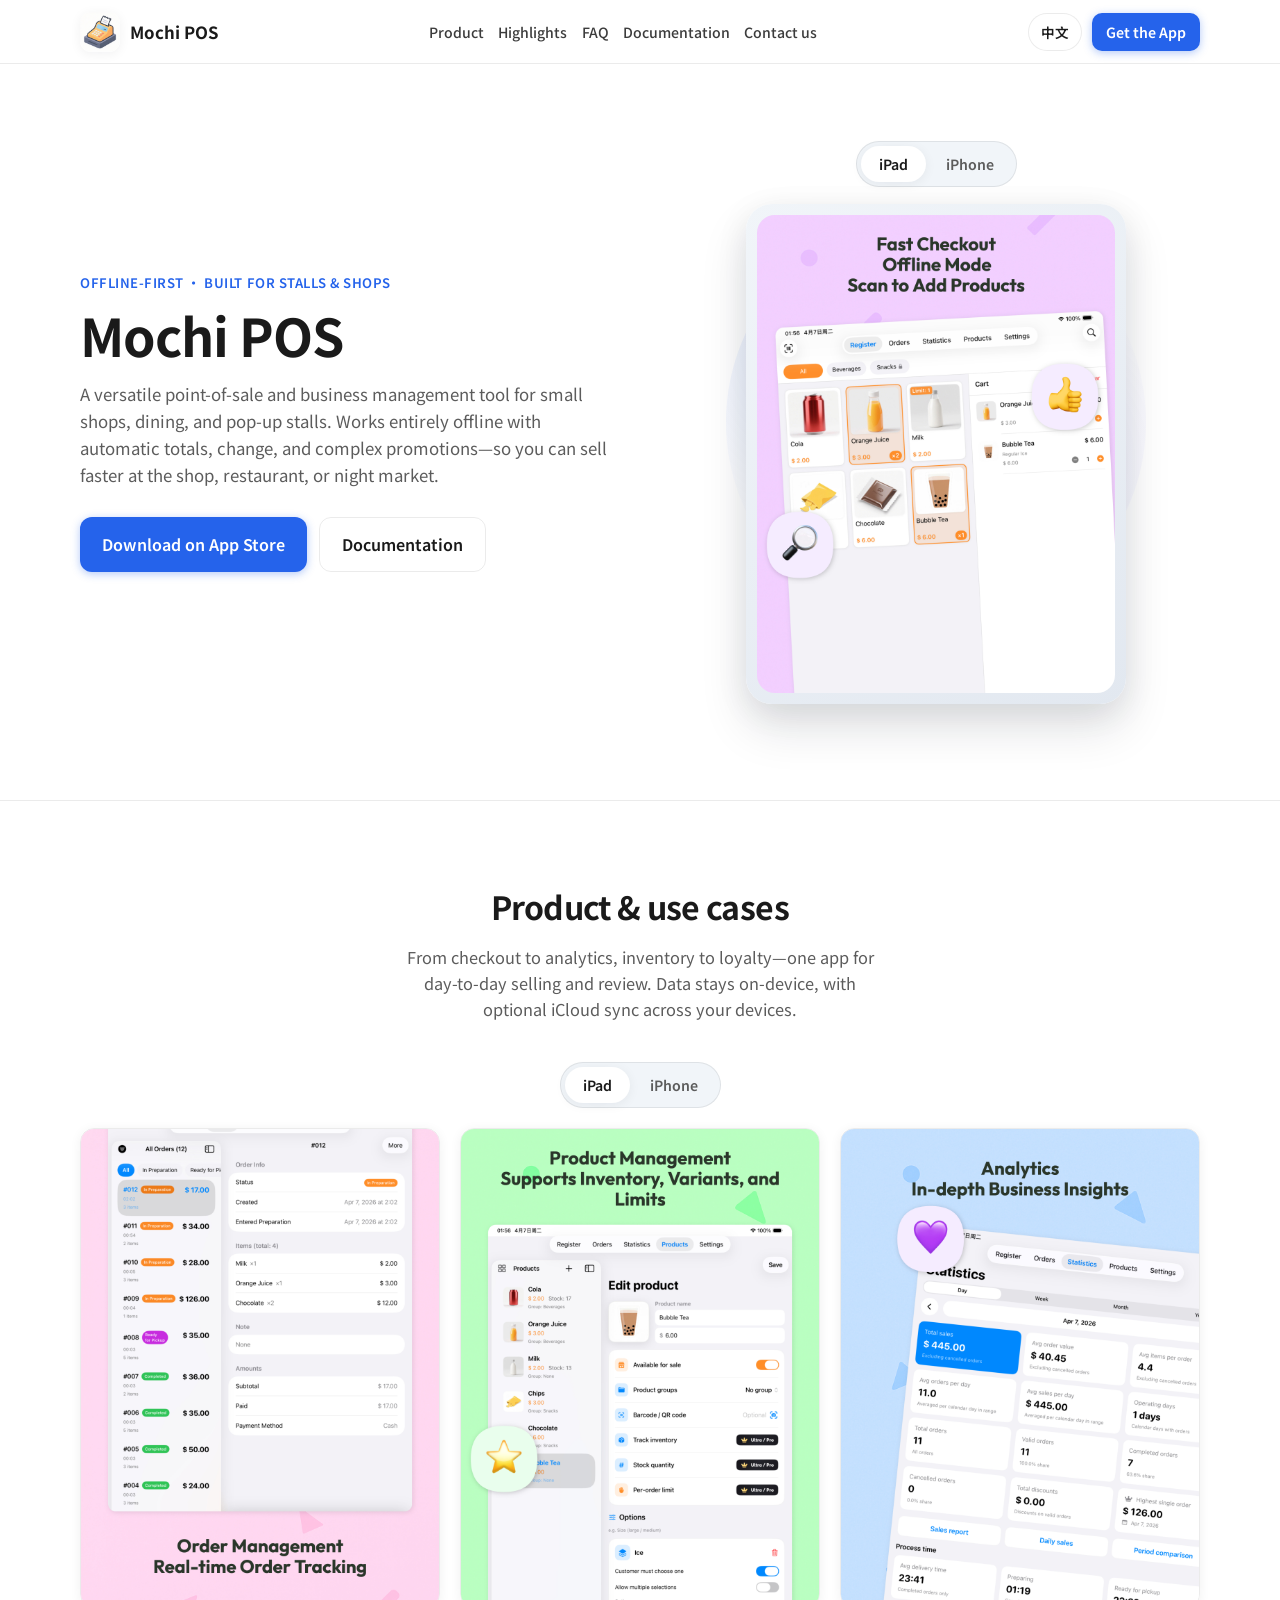
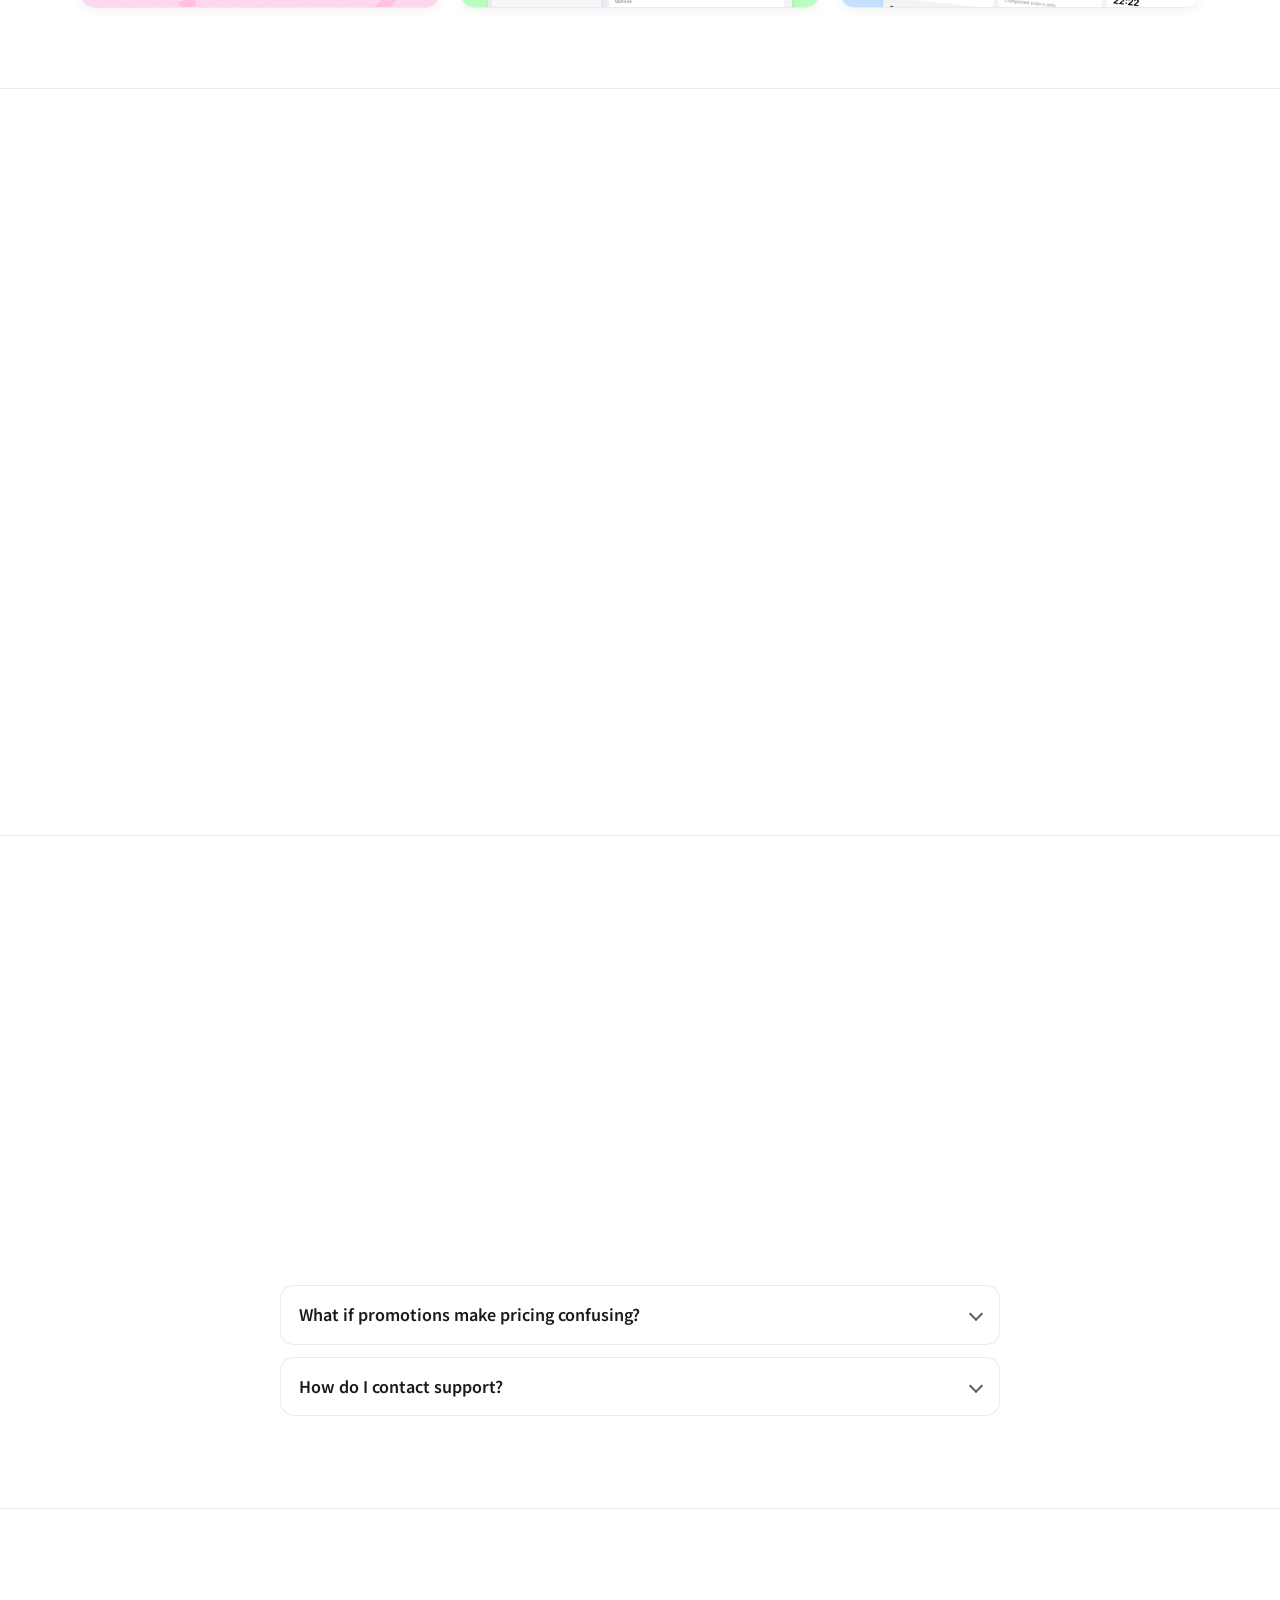
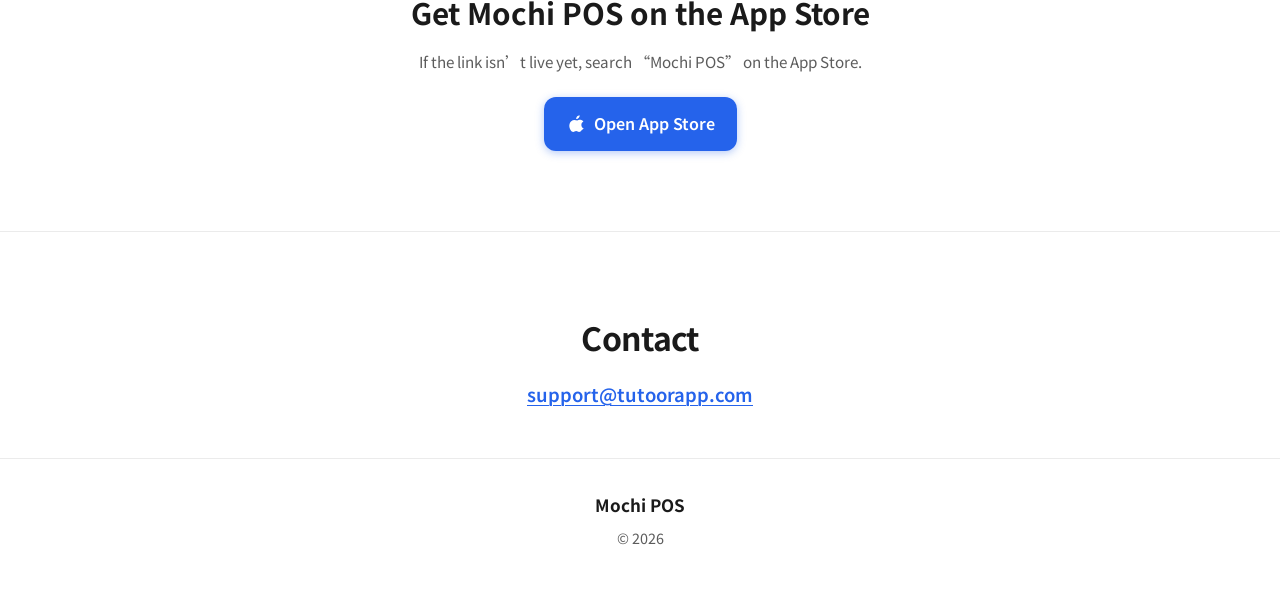
==== commit 46855f4a: "Add files via upload" ====
--- a/index.html
+++ b/index.html
@@ -28,16 +28,18 @@
         <a href="#highlights" data-lang="en">Highlights</a>
         <a href="#faq" data-lang="zh">常见问题</a>
         <a href="#faq" data-lang="en">FAQ</a>
-        <a href="#contact" data-lang="zh">联系</a>
-        <a href="#contact" data-lang="en">Contact</a>
+        <a href="docs.html" data-lang="zh">使用教程</a>
+        <a href="docs.html" data-lang="en">Documentation</a>
+        <a href="#contact" data-lang="zh">联系我们</a>
+        <a href="#contact" data-lang="en">Contact us</a>
       </nav>
       <div class="header-actions">
         <button type="button" class="lang-toggle" id="langToggle" aria-label="切换语言">
           <span data-lang="zh">EN</span>
           <span data-lang="en">中文</span>
         </button>
-        <a class="btn btn-primary header-cta" href="#download" data-lang="zh">下载 App</a>
-        <a class="btn btn-primary header-cta" href="#download" data-lang="en">Get the App</a>
+        <a class="btn btn-primary header-cta" href="https://apps.apple.com/app/id6761111434" target="_blank" rel="noopener noreferrer" data-lang="zh">下载 App</a>
+        <a class="btn btn-primary header-cta" href="https://apps.apple.com/app/id6761111434" target="_blank" rel="noopener noreferrer" data-lang="en">Get the App</a>
       </div>
     </div>
   </header>
@@ -59,10 +61,10 @@
             A versatile point-of-sale and business management tool for small shops, dining, and pop-up stalls. Works entirely offline with automatic totals, change, and complex promotions—so you can sell faster at the shop, restaurant, or night market.
           </p>
           <div class="hero-ctas">
-            <a class="btn btn-primary btn-lg pulse-soft" href="#download" data-lang="zh">App Store 下载</a>
-            <a class="btn btn-primary btn-lg pulse-soft" href="#download" data-lang="en">Download on App Store</a>
-            <a class="btn btn-ghost btn-lg" href="#intro" data-lang="zh">了解功能</a>
-            <a class="btn btn-ghost btn-lg" href="#intro" data-lang="en">Explore features</a>
+            <a class="btn btn-primary btn-lg pulse-soft" href="https://apps.apple.com/app/id6761111434" target="_blank" rel="noopener noreferrer" data-lang="zh">App Store 下载</a>
+            <a class="btn btn-primary btn-lg pulse-soft" href="https://apps.apple.com/app/id6761111434" target="_blank" rel="noopener noreferrer" data-lang="en">Download on App Store</a>
+            <a class="btn btn-ghost btn-lg" href="docs.html" data-lang="zh">使用教程</a>
+            <a class="btn btn-ghost btn-lg" href="docs.html" data-lang="en">Documentation</a>
           </div>
         </div>
         <div class="hero-visual reveal is-ipad" id="heroVisual" data-delay="120">
@@ -278,7 +280,7 @@
         <h2 data-lang="en">Get Mochi POS on the App Store</h2>
         <p class="cta-note" data-lang="zh">若链接暂未上架，请稍后在 App Store 搜索「摆摊记账」。</p>
         <p class="cta-note" data-lang="en">If the link isn’t live yet, search “Mochi POS” on the App Store.</p>
-        <a class="btn btn-primary btn-lg app-store-badge" href="https://apps.apple.com/" target="_blank" rel="noopener noreferrer">
+        <a class="btn btn-primary btn-lg app-store-badge" href="https://apps.apple.com/app/id6761111434" target="_blank" rel="noopener noreferrer">
           <svg width="20" height="20" viewBox="0 0 24 24" fill="currentColor" aria-hidden="true"><path d="M18.71 19.5c-.83 1.24-1.71 1.98-3.03 1.98-1.29 0-1.88-1.16-3.5-1.16-1.64 0-2.22 1.16-3.5 1.16-1.32 0-2.22-.74-3.05-1.98-2.45-3.66-2.05-8.47.68-10.85 1.11-.96 2.45-1.53 3.73-1.53 1.33 0 2.44.64 3.44.64 1.01 0 2.05-.78 3.28-.78.58.01 2.72.31 4.15 2.02-3.57 1.96-2.99 6.85.42 8.5zM15.37 4.5c.64-.82 1.09-1.99 0.97-3.15-1.06.06-2.33.75-3.03 1.6-.65.76-1.2 1.98-1.04 3.1 1.16.05 2.32-.74 3.1-1.55z"/></svg>
           <span data-lang="zh">前往 App Store</span>
           <span data-lang="en">Open App Store</span>
--- a/styles.css
+++ b/styles.css
@@ -663,3 +663,268 @@
   font-size: 0.9rem;
   margin: 0.35rem 0;
 }
+
+/* Documentation page */
+.doc-page .doc-main {
+  padding: clamp(2rem, 5vw, 3.5rem) 0 clamp(3rem, 8vw, 5rem);
+}
+
+.doc-layout {
+  display: grid;
+  grid-template-columns: minmax(200px, 240px) minmax(0, 1fr);
+  gap: clamp(1.5rem, 4vw, 2.75rem);
+  align-items: start;
+  width: min(1120px, 100% - 40px);
+  margin-inline: auto;
+}
+
+.doc-sidebar {
+  position: sticky;
+  top: calc(var(--header-h) + 1rem);
+}
+
+.doc-toc {
+  margin: 0;
+  padding: 1.1rem 1rem 1.15rem;
+  border: 1px solid rgba(0, 0, 0, 0.06);
+  border-radius: 12px;
+  background: #ffffff;
+  box-shadow: 0 1px 3px rgba(15, 23, 42, 0.04);
+}
+
+.doc-toc-title {
+  margin: 0 0 0.85rem;
+  padding-bottom: 0.65rem;
+  border-bottom: 1px solid rgba(0, 0, 0, 0.05);
+  font-size: 0.75rem;
+  font-weight: 600;
+  letter-spacing: 0.08em;
+  text-transform: uppercase;
+  color: #94a3b8;
+}
+
+.doc-toc-list {
+  list-style: none;
+  margin: 0;
+  padding: 0;
+  display: flex;
+  flex-direction: column;
+  gap: 1px;
+}
+
+.doc-toc-item a {
+  display: block;
+  padding: 0.5rem 0.65rem;
+  margin: 0;
+  border-radius: 8px;
+  font-size: 0.9rem;
+  line-height: 1.4;
+  color: #64748b;
+  text-decoration: none;
+  border-left: 2px solid transparent;
+  padding-left: calc(0.65rem - 2px);
+  transition: background 0.18s ease, color 0.18s ease, border-color 0.18s ease;
+}
+
+.doc-toc-item a:hover {
+  color: #334155;
+  background: #f8fafc;
+}
+
+.doc-toc-item a.is-active {
+  color: var(--accent);
+  font-weight: 600;
+  background: #f8fafc;
+  border-left-color: var(--accent);
+}
+
+.doc-toc-h3 a {
+  padding-left: 1.1rem;
+  font-size: 0.86rem;
+  font-weight: 400;
+}
+
+.doc-content {
+  min-width: 0;
+  max-width: 760px;
+}
+
+@media (max-width: 900px) {
+  .doc-layout {
+    grid-template-columns: 1fr;
+    gap: 1.5rem;
+  }
+
+  .doc-sidebar {
+    position: relative;
+    top: auto;
+    max-height: none;
+    overflow: visible;
+  }
+
+  .doc-toc {
+    padding: 0.9rem 1rem;
+    border-radius: 12px;
+  }
+
+  .doc-toc-title {
+    border-bottom-color: rgba(0, 0, 0, 0.05);
+    margin-bottom: 0.65rem;
+    padding-bottom: 0.55rem;
+  }
+
+  .doc-toc-list {
+    flex-direction: row;
+    flex-wrap: wrap;
+    gap: 6px;
+    padding-bottom: 2px;
+  }
+
+  .doc-toc-item {
+    flex: 0 0 auto;
+  }
+
+  .doc-toc-item a {
+    border-left: none;
+    border-bottom: 2px solid transparent;
+    padding: 0.45rem 0.65rem;
+    margin: 0;
+    white-space: nowrap;
+    font-size: 0.85rem;
+    color: #64748b;
+    background: transparent;
+  }
+
+  .doc-toc-item a:hover {
+    background: #f8fafc;
+    color: #334155;
+  }
+
+  .doc-toc-item a.is-active {
+    border-bottom-color: var(--accent);
+    border-left-color: transparent;
+    background: #ffffff;
+    color: var(--accent);
+  }
+
+  .doc-toc-h3 a {
+    padding-left: 0.65rem;
+  }
+}
+
+.doc-header {
+  margin-bottom: 2rem;
+  text-align: center;
+}
+
+.doc-title {
+  font-size: clamp(1.85rem, 4vw, 2.35rem);
+  font-weight: 700;
+  letter-spacing: -0.02em;
+  margin: 0 0 0.75rem;
+}
+
+.doc-toolbar {
+  display: flex;
+  flex-direction: column;
+  align-items: center;
+  gap: 0.65rem;
+  margin-top: 1.5rem;
+}
+
+.doc-toolbar-label {
+  margin: 0;
+  font-size: 0.9rem;
+  font-weight: 600;
+  color: var(--text-muted);
+}
+
+.doc-prose {
+  font-size: 1.02rem;
+  line-height: 1.75;
+  color: var(--text);
+}
+
+html.lang-en .doc-page .doc-prose {
+  font-family: "DM Sans", "Noto Sans SC", system-ui, sans-serif;
+}
+
+.doc-prose > *:first-child {
+  margin-top: 0;
+}
+
+.doc-prose h2 {
+  font-size: 1.45rem;
+  font-weight: 700;
+  letter-spacing: -0.02em;
+  margin: 2.25rem 0 0.85rem;
+  padding-bottom: 0.35rem;
+  border-bottom: 1px solid var(--border);
+  scroll-margin-top: calc(var(--header-h) + 12px);
+}
+
+.doc-prose h2:first-child {
+  margin-top: 0;
+  border-bottom: none;
+  padding-bottom: 0;
+}
+
+.doc-prose h3 {
+  font-size: 1.15rem;
+  font-weight: 600;
+  margin: 1.75rem 0 0.65rem;
+  scroll-margin-top: calc(var(--header-h) + 12px);
+}
+
+.doc-prose p {
+  margin: 0 0 1rem;
+  color: var(--text-muted);
+}
+
+.doc-prose hr {
+  border: none;
+  border-top: 1px solid var(--border);
+  margin: 2rem 0;
+}
+
+.doc-prose img {
+  display: block;
+  width: 100%;
+  max-width: min(380px, 100%);
+  height: auto;
+  margin: 1rem auto;
+  border-radius: var(--radius);
+  border: 1px solid var(--border);
+  box-shadow: var(--shadow-sm);
+}
+
+body.doc-device-ipad .doc-prose img {
+  max-width: min(500px, 100%);
+}
+
+.doc-prose strong {
+  color: var(--text);
+  font-weight: 600;
+}
+
+.doc-loading {
+  text-align: center;
+  color: var(--text-muted);
+  margin: 2rem 0;
+}
+
+.doc-error {
+  color: #b91c1c;
+  background: #fef2f2;
+  border: 1px solid #fecaca;
+  border-radius: var(--radius);
+  padding: 1rem 1.15rem;
+  margin: 0;
+  line-height: 1.55;
+}
+
+.doc-error-en {
+  display: block;
+  margin-top: 0.5rem;
+  font-size: 0.95rem;
+}
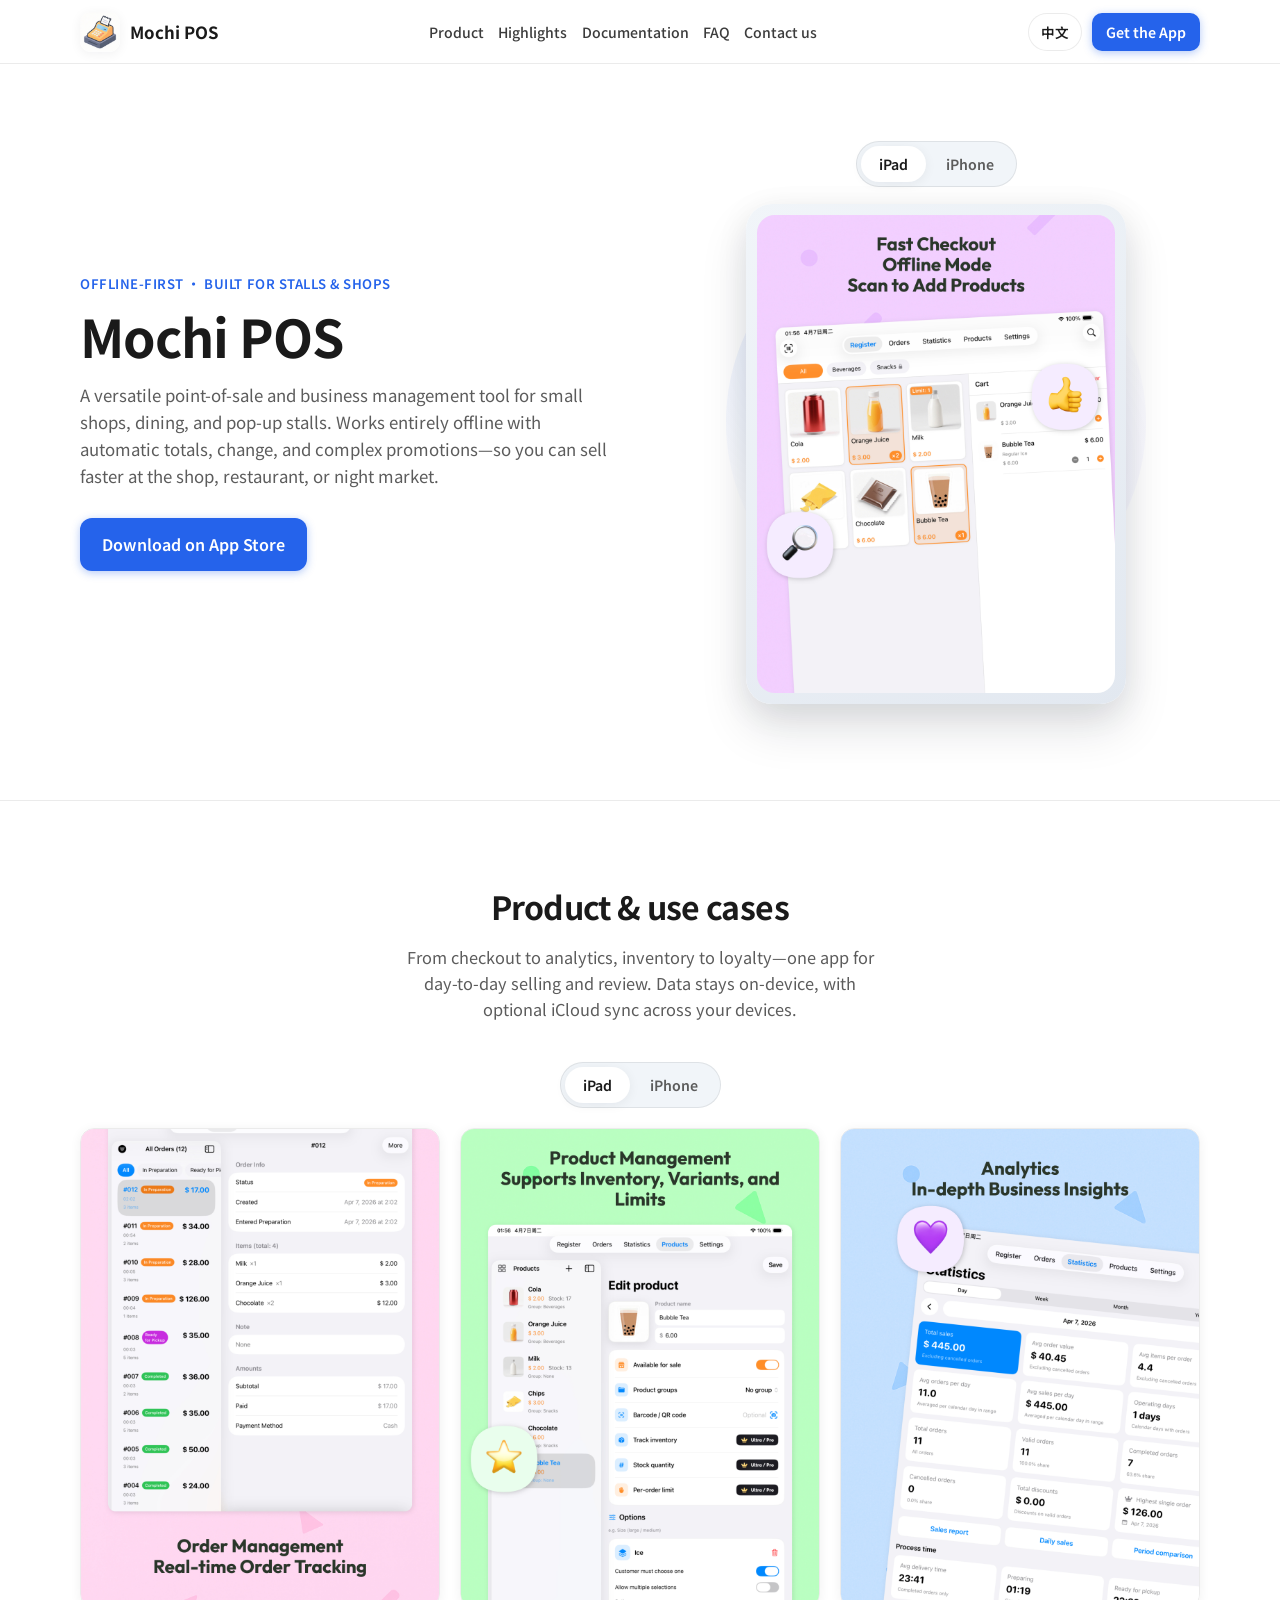
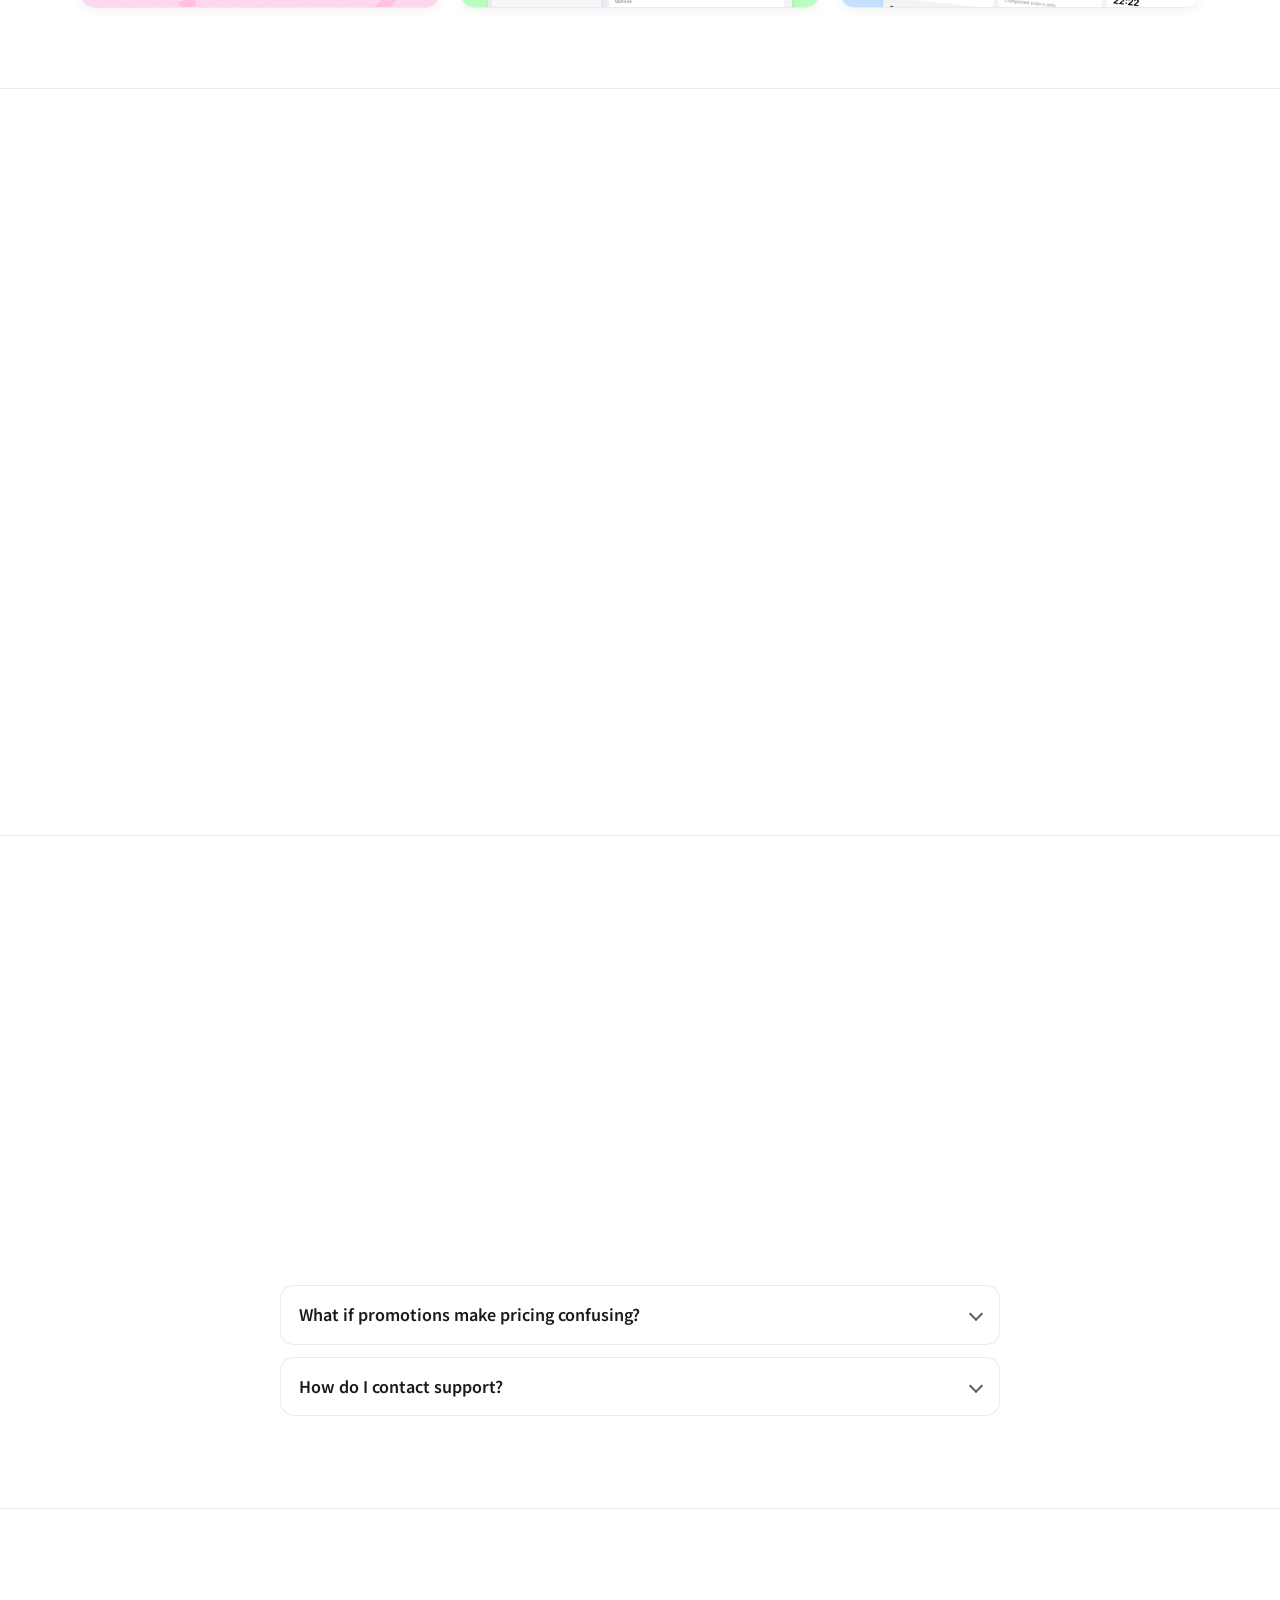
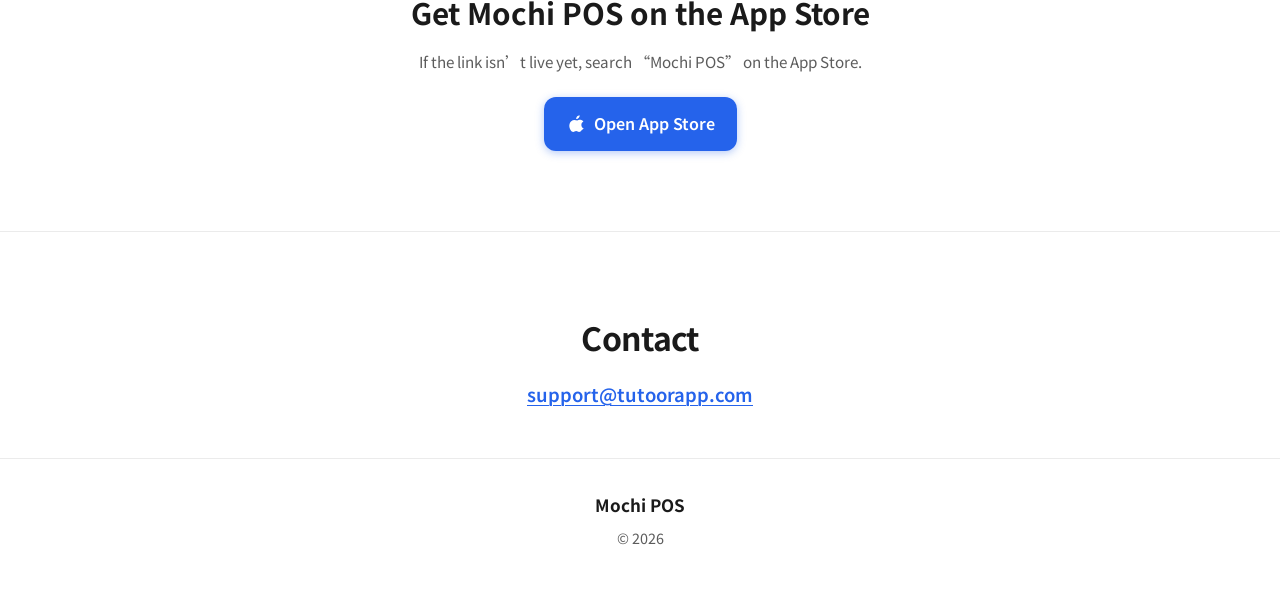
==== commit c8e0db0e: "Add files via upload" ====
--- a/index.html
+++ b/index.html
@@ -26,10 +26,10 @@
         <a href="#intro" data-lang="en">Product</a>
         <a href="#highlights" data-lang="zh">核心亮点</a>
         <a href="#highlights" data-lang="en">Highlights</a>
+        <a href="documentation.html" data-lang="zh">使用教程</a>
+        <a href="documentation.html" data-lang="en">Documentation</a>
         <a href="#faq" data-lang="zh">常见问题</a>
         <a href="#faq" data-lang="en">FAQ</a>
-        <a href="docs.html" data-lang="zh">使用教程</a>
-        <a href="docs.html" data-lang="en">Documentation</a>
         <a href="#contact" data-lang="zh">联系我们</a>
         <a href="#contact" data-lang="en">Contact us</a>
       </nav>
@@ -63,8 +63,6 @@
           <div class="hero-ctas">
             <a class="btn btn-primary btn-lg pulse-soft" href="https://apps.apple.com/app/id6761111434" target="_blank" rel="noopener noreferrer" data-lang="zh">App Store 下载</a>
             <a class="btn btn-primary btn-lg pulse-soft" href="https://apps.apple.com/app/id6761111434" target="_blank" rel="noopener noreferrer" data-lang="en">Download on App Store</a>
-            <a class="btn btn-ghost btn-lg" href="docs.html" data-lang="zh">使用教程</a>
-            <a class="btn btn-ghost btn-lg" href="docs.html" data-lang="en">Documentation</a>
           </div>
         </div>
         <div class="hero-visual reveal is-ipad" id="heroVisual" data-delay="120">
--- a/styles.css
+++ b/styles.css
@@ -664,267 +664,233 @@
   margin: 0.35rem 0;
 }
 
-/* Documentation page */
-.doc-page .doc-main {
-  padding: clamp(2rem, 5vw, 3.5rem) 0 clamp(3rem, 8vw, 5rem);
+/* Documentation */
+.doc-page .nav a.nav-current {
+  color: var(--accent);
+  opacity: 1;
+  font-weight: 600;
+}
+
+.doc-main {
+  padding-top: clamp(1.5rem, 4vw, 2.5rem);
+  padding-bottom: clamp(3rem, 8vw, 5rem);
+  min-height: 60vh;
+}
+
+.doc-back {
+  margin: 0 0 1.25rem;
+  font-size: 0.95rem;
+}
+
+.doc-back a {
+  color: var(--text-muted);
+  text-decoration: none;
+  font-weight: 500;
+}
+
+.doc-back a:hover {
+  color: var(--accent);
+  text-decoration: underline;
+}
+
+.doc-wrap {
+  width: min(800px, 100% - 40px);
+}
+
+.doc-wrap-wide {
+  width: min(1120px, 100% - 40px);
 }
 
 .doc-layout {
   display: grid;
-  grid-template-columns: minmax(200px, 240px) minmax(0, 1fr);
-  gap: clamp(1.5rem, 4vw, 2.75rem);
+  gap: 1.75rem 2.25rem;
+  grid-template-columns: 1fr;
   align-items: start;
-  width: min(1120px, 100% - 40px);
-  margin-inline: auto;
-}
-
-.doc-sidebar {
-  position: sticky;
-  top: calc(var(--header-h) + 1rem);
+}
+
+@media (max-width: 899px) {
+  .doc-body {
+    order: 1;
+  }
+
+  .doc-toc {
+    order: 2;
+  }
+}
+
+@media (min-width: 900px) {
+  .doc-layout {
+    grid-template-columns: minmax(200px, 240px) minmax(0, 1fr);
+  }
+
+  .doc-toc {
+    position: sticky;
+    top: calc(var(--header-h) + 1rem);
+    max-height: calc(100vh - var(--header-h) - 2rem);
+    overflow: auto;
+  }
 }
 
 .doc-toc {
-  margin: 0;
-  padding: 1.1rem 1rem 1.15rem;
-  border: 1px solid rgba(0, 0, 0, 0.06);
-  border-radius: 12px;
-  background: #ffffff;
-  box-shadow: 0 1px 3px rgba(15, 23, 42, 0.04);
+  padding: 1rem 1.1rem 1.15rem;
+  border-radius: var(--radius);
+  border: 1px solid var(--border);
+  background: #f8fafc;
+  box-shadow: 0 1px 0 rgba(0, 0, 0, 0.04);
 }
 
 .doc-toc-title {
-  margin: 0 0 0.85rem;
-  padding-bottom: 0.65rem;
-  border-bottom: 1px solid rgba(0, 0, 0, 0.05);
-  font-size: 0.75rem;
-  font-weight: 600;
+  margin: 0 0 0.65rem;
+  font-size: 0.72rem;
+  font-weight: 700;
   letter-spacing: 0.08em;
   text-transform: uppercase;
-  color: #94a3b8;
+  color: var(--text-muted);
 }
 
 .doc-toc-list {
-  list-style: none;
   margin: 0;
   padding: 0;
-  display: flex;
-  flex-direction: column;
-  gap: 1px;
+  list-style: none;
+}
+
+.doc-toc-item {
+  margin: 0;
+  padding: 0;
+  font-size: 0.9rem;
+  line-height: 1.35;
+}
+
+.doc-toc-item + .doc-toc-item {
+  margin-top: 0.5rem;
+}
+
+.doc-toc-item--sub {
+  margin-top: 0.35rem;
+  padding-left: 0.85rem;
+  border-left: 2px solid rgba(37, 99, 235, 0.2);
+  font-size: 0.86rem;
 }
 
 .doc-toc-item a {
+  color: var(--text-muted);
+  text-decoration: none;
+  font-weight: 500;
   display: block;
-  padding: 0.5rem 0.65rem;
-  margin: 0;
-  border-radius: 8px;
-  font-size: 0.9rem;
-  line-height: 1.4;
-  color: #64748b;
-  text-decoration: none;
-  border-left: 2px solid transparent;
-  padding-left: calc(0.65rem - 2px);
-  transition: background 0.18s ease, color 0.18s ease, border-color 0.18s ease;
 }
 
 .doc-toc-item a:hover {
-  color: #334155;
-  background: #f8fafc;
-}
-
-.doc-toc-item a.is-active {
   color: var(--accent);
-  font-weight: 600;
-  background: #f8fafc;
-  border-left-color: var(--accent);
-}
-
-.doc-toc-h3 a {
-  padding-left: 1.1rem;
-  font-size: 0.86rem;
-  font-weight: 400;
-}
-
-.doc-content {
+}
+
+.doc-body {
   min-width: 0;
-  max-width: 760px;
-}
-
-@media (max-width: 900px) {
-  .doc-layout {
-    grid-template-columns: 1fr;
-    gap: 1.5rem;
-  }
-
-  .doc-sidebar {
-    position: relative;
-    top: auto;
-    max-height: none;
-    overflow: visible;
-  }
-
-  .doc-toc {
-    padding: 0.9rem 1rem;
-    border-radius: 12px;
-  }
-
-  .doc-toc-title {
-    border-bottom-color: rgba(0, 0, 0, 0.05);
-    margin-bottom: 0.65rem;
-    padding-bottom: 0.55rem;
-  }
-
-  .doc-toc-list {
-    flex-direction: row;
-    flex-wrap: wrap;
-    gap: 6px;
-    padding-bottom: 2px;
-  }
-
-  .doc-toc-item {
-    flex: 0 0 auto;
-  }
-
-  .doc-toc-item a {
-    border-left: none;
-    border-bottom: 2px solid transparent;
-    padding: 0.45rem 0.65rem;
-    margin: 0;
-    white-space: nowrap;
-    font-size: 0.85rem;
-    color: #64748b;
-    background: transparent;
-  }
-
-  .doc-toc-item a:hover {
-    background: #f8fafc;
-    color: #334155;
-  }
-
-  .doc-toc-item a.is-active {
-    border-bottom-color: var(--accent);
-    border-left-color: transparent;
-    background: #ffffff;
-    color: var(--accent);
-  }
-
-  .doc-toc-h3 a {
-    padding-left: 0.65rem;
-  }
-}
-
-.doc-header {
-  margin-bottom: 2rem;
-  text-align: center;
-}
-
-.doc-title {
-  font-size: clamp(1.85rem, 4vw, 2.35rem);
+}
+
+.doc-loading {
+  color: var(--text-muted);
+  padding: 2rem 0;
+}
+
+.doc-error {
+  color: #b45309;
+  background: #fffbeb;
+  border: 1px solid #fde68a;
+  border-radius: var(--radius);
+  padding: 1rem 1.15rem;
+  line-height: 1.55;
+}
+
+.doc-error code {
+  font-size: 0.88em;
+  background: rgba(0, 0, 0, 0.06);
+  padding: 0.15em 0.4em;
+  border-radius: 6px;
+}
+
+.doc-prose {
+  color: var(--text);
+}
+
+.doc-prose h1 {
+  font-size: clamp(1.85rem, 4vw, 2.25rem);
   font-weight: 700;
   letter-spacing: -0.02em;
-  margin: 0 0 0.75rem;
-}
-
-.doc-toolbar {
-  display: flex;
-  flex-direction: column;
-  align-items: center;
-  gap: 0.65rem;
-  margin-top: 1.5rem;
-}
-
-.doc-toolbar-label {
-  margin: 0;
-  font-size: 0.9rem;
-  font-weight: 600;
-  color: var(--text-muted);
-}
-
-.doc-prose {
-  font-size: 1.02rem;
-  line-height: 1.75;
-  color: var(--text);
-}
-
-html.lang-en .doc-page .doc-prose {
-  font-family: "DM Sans", "Noto Sans SC", system-ui, sans-serif;
-}
-
-.doc-prose > *:first-child {
+  margin: 0 0 1.25rem;
+  line-height: 1.2;
+}
+
+.doc-prose h2 {
+  font-size: clamp(1.35rem, 2.8vw, 1.55rem);
+  font-weight: 700;
+  margin: 2.25rem 0 0.85rem;
+  padding-top: 0.5rem;
+  border-top: 1px solid var(--border);
+  line-height: 1.3;
+  scroll-margin-top: calc(var(--header-h) + 0.75rem);
+}
+
+.doc-prose h2:first-of-type {
+  border-top: none;
+  padding-top: 0;
   margin-top: 0;
-}
-
-.doc-prose h2 {
-  font-size: 1.45rem;
-  font-weight: 700;
-  letter-spacing: -0.02em;
-  margin: 2.25rem 0 0.85rem;
-  padding-bottom: 0.35rem;
-  border-bottom: 1px solid var(--border);
-  scroll-margin-top: calc(var(--header-h) + 12px);
-}
-
-.doc-prose h2:first-child {
-  margin-top: 0;
-  border-bottom: none;
-  padding-bottom: 0;
 }
 
 .doc-prose h3 {
   font-size: 1.15rem;
   font-weight: 600;
   margin: 1.75rem 0 0.65rem;
-  scroll-margin-top: calc(var(--header-h) + 12px);
+  line-height: 1.35;
+  scroll-margin-top: calc(var(--header-h) + 0.75rem);
 }
 
 .doc-prose p {
   margin: 0 0 1rem;
   color: var(--text-muted);
+  max-width: 65ch;
 }
 
 .doc-prose hr {
   border: none;
   border-top: 1px solid var(--border);
-  margin: 2rem 0;
-}
-
-.doc-prose img {
-  display: block;
-  width: 100%;
-  max-width: min(380px, 100%);
-  height: auto;
-  margin: 1rem auto;
+  margin: 1.75rem 0;
+}
+
+.doc-prose strong {
+  color: var(--text);
+  font-weight: 600;
+}
+
+.doc-screenshot {
+  margin: 1.25rem 0 2rem;
+}
+
+.doc-screenshot .doc-device-switch {
+  margin-bottom: 0.85rem;
+}
+
+.doc-screenshot-frame {
   border-radius: var(--radius);
+  overflow: hidden;
   border: 1px solid var(--border);
   box-shadow: var(--shadow-sm);
-}
-
-body.doc-device-ipad .doc-prose img {
-  max-width: min(500px, 100%);
-}
-
-.doc-prose strong {
-  color: var(--text);
-  font-weight: 600;
-}
-
-.doc-loading {
-  text-align: center;
-  color: var(--text-muted);
-  margin: 2rem 0;
-}
-
-.doc-error {
-  color: #b91c1c;
-  background: #fef2f2;
-  border: 1px solid #fecaca;
-  border-radius: var(--radius);
-  padding: 1rem 1.15rem;
-  margin: 0;
-  line-height: 1.55;
-}
-
-.doc-error-en {
+  background: #f8fafc;
+}
+
+.doc-screenshot-frame .doc-shot {
+  width: 100%;
+  height: auto;
   display: block;
-  margin-top: 0.5rem;
-  font-size: 0.95rem;
-}
+}
+
+.doc-screenshot-frame.is-ipad .doc-shot--iphone {
+  display: none !important;
+}
+
+.doc-screenshot-frame.is-iphone .doc-shot--ipad {
+  display: none !important;
+}
+
+html.lang-en .doc-page {
+  font-family: "DM Sans", "Noto Sans SC", system-ui, -apple-system, sans-serif;
+}
